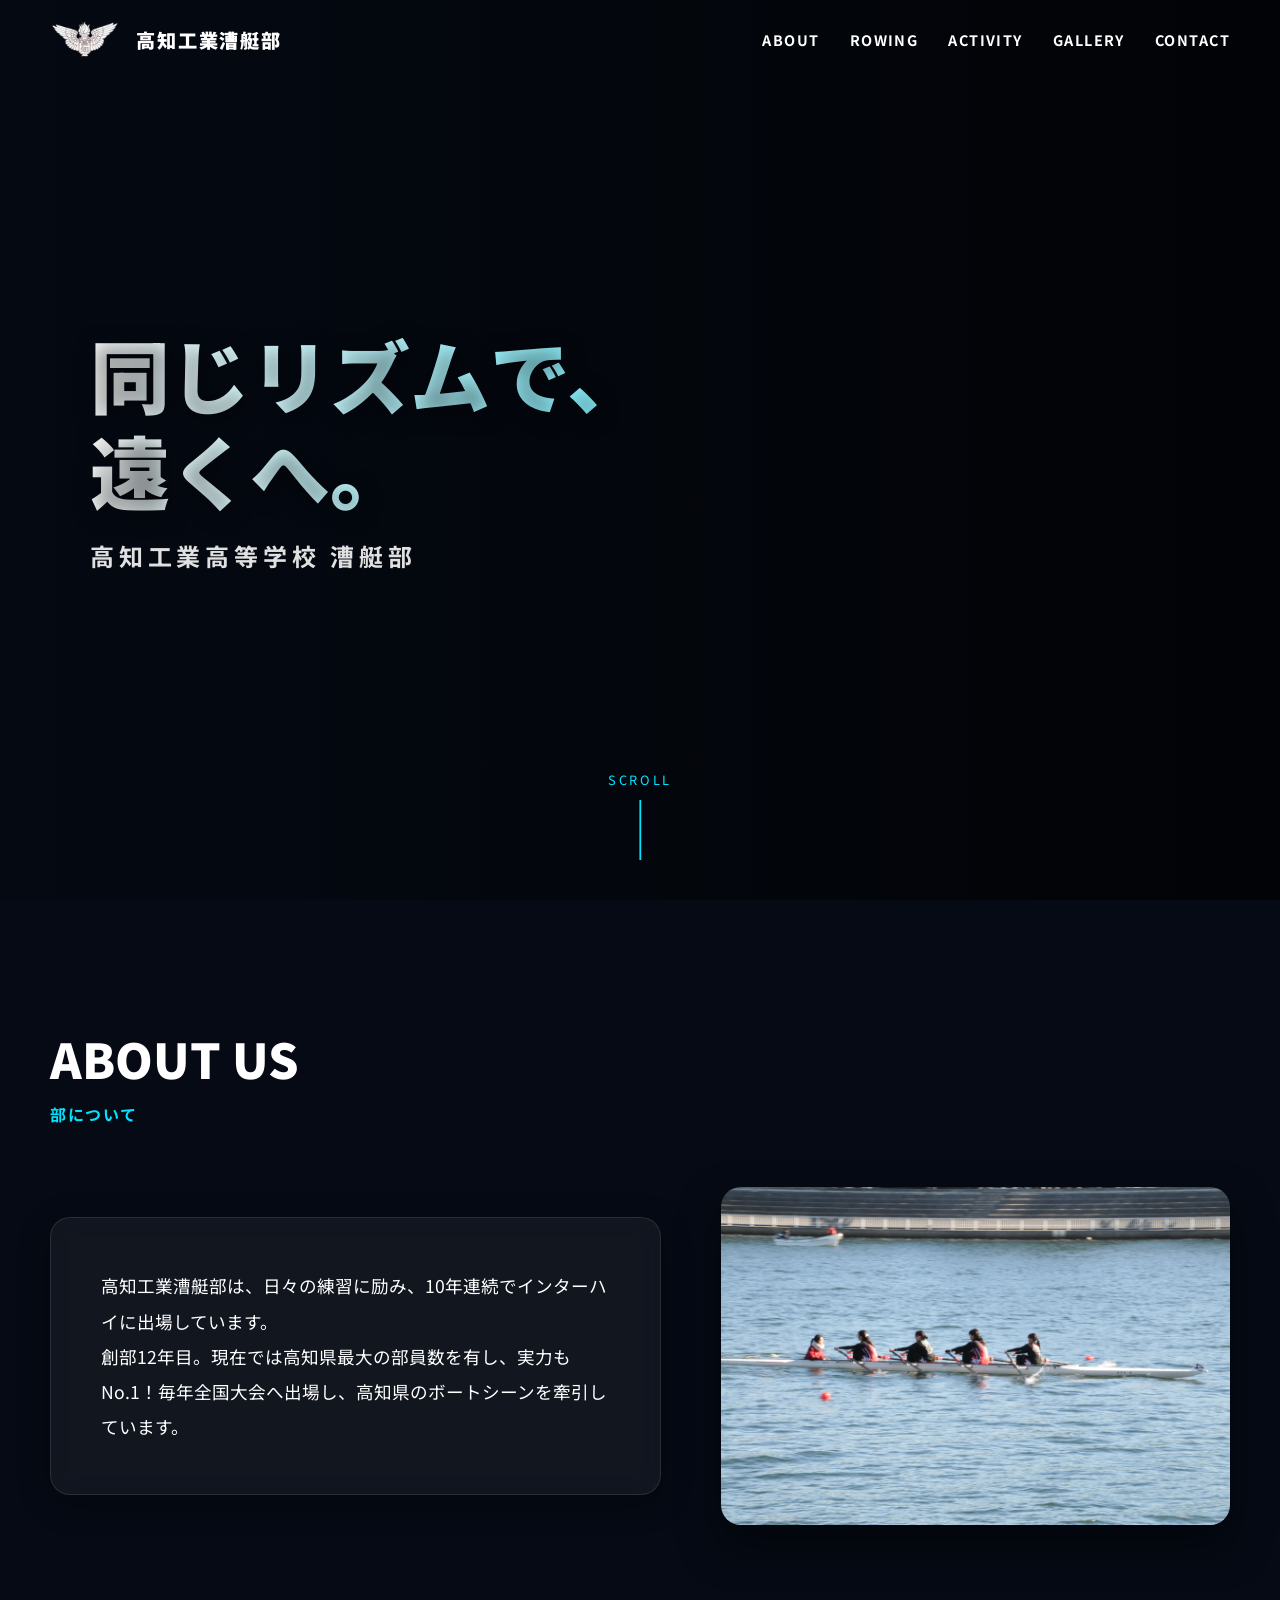
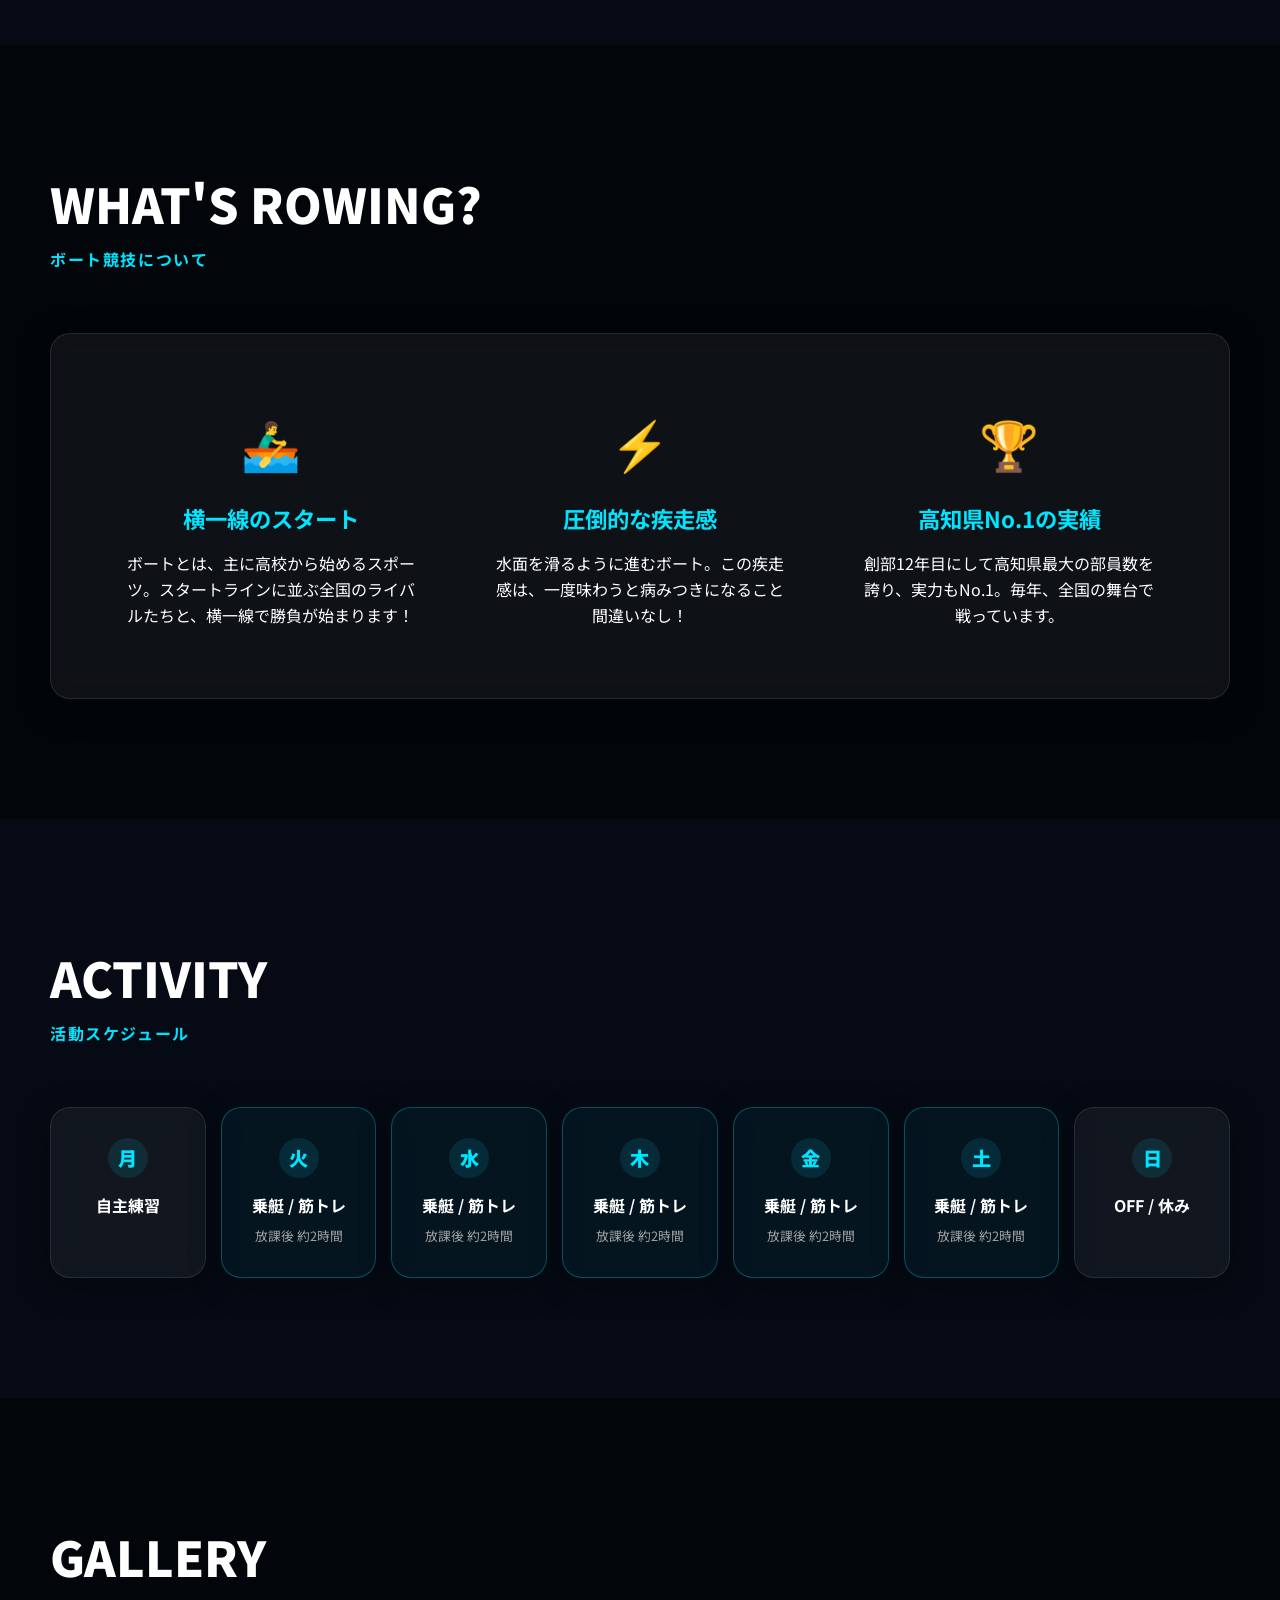
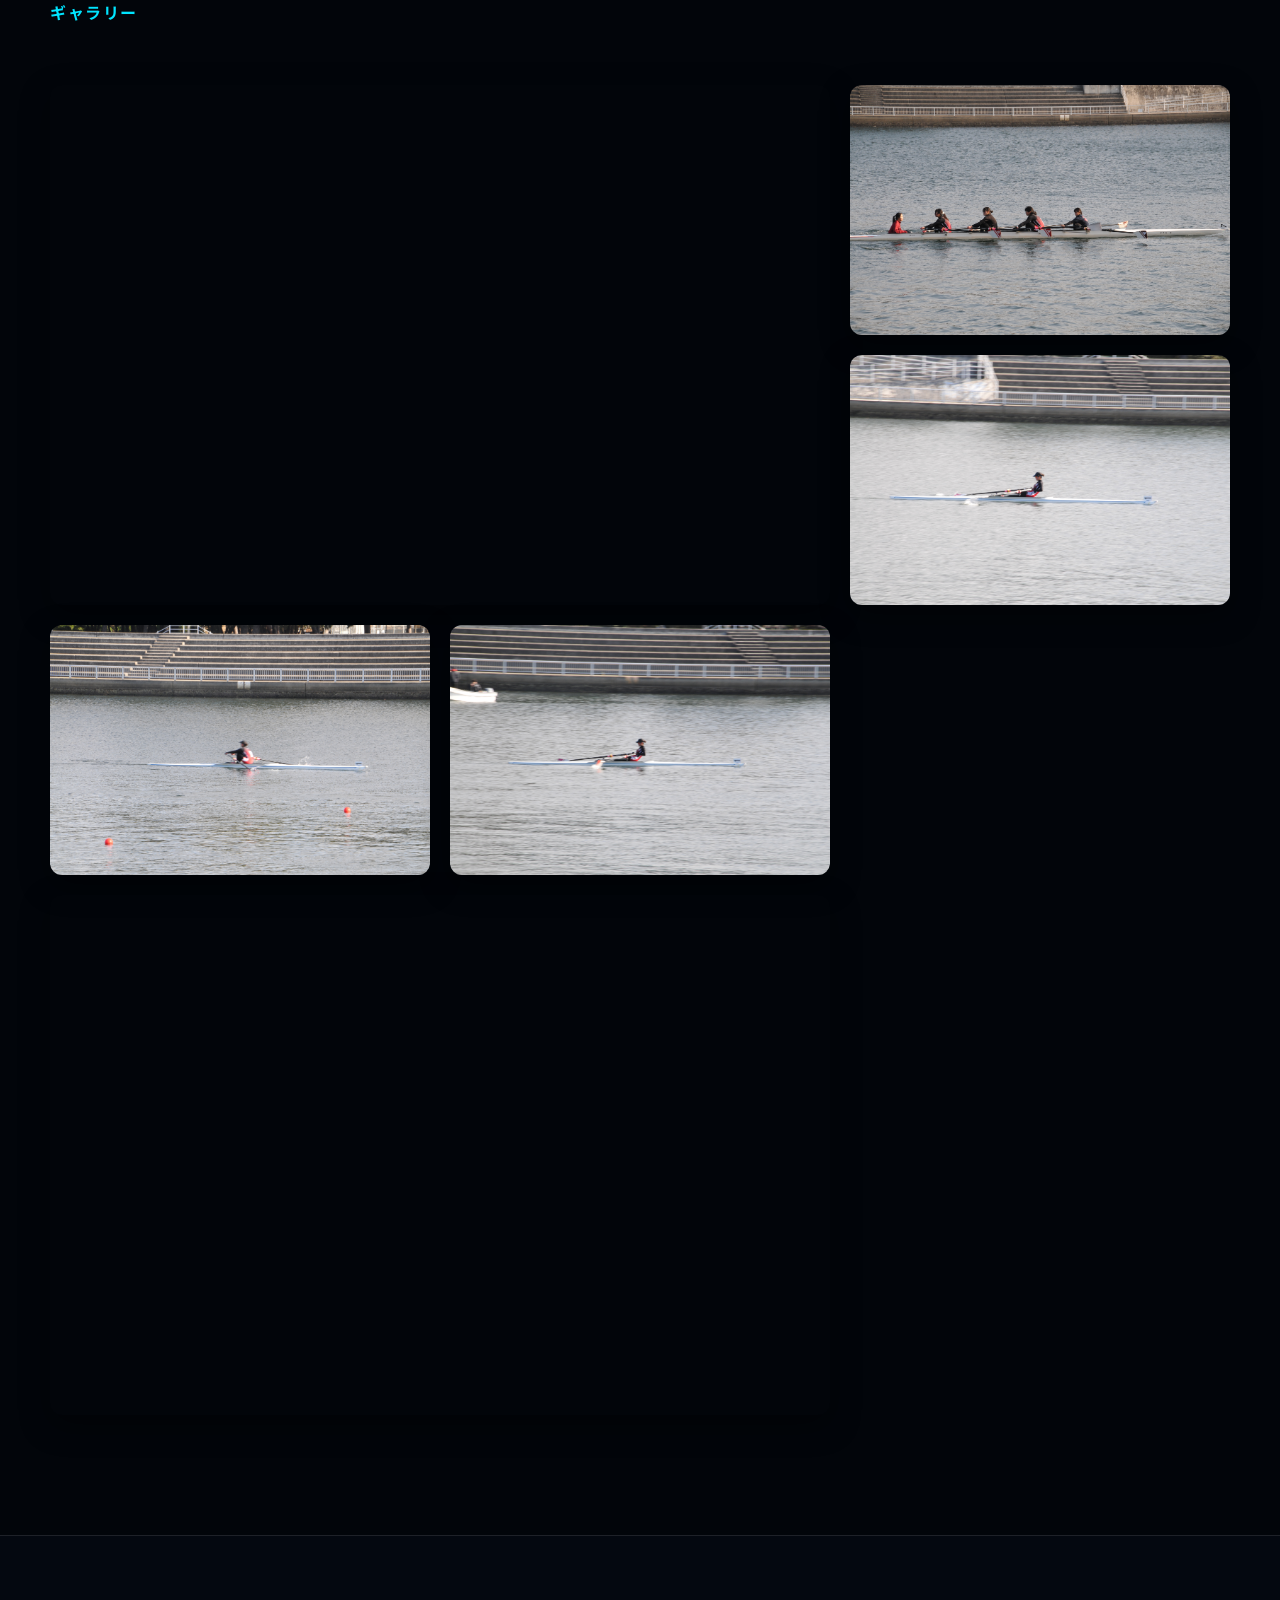
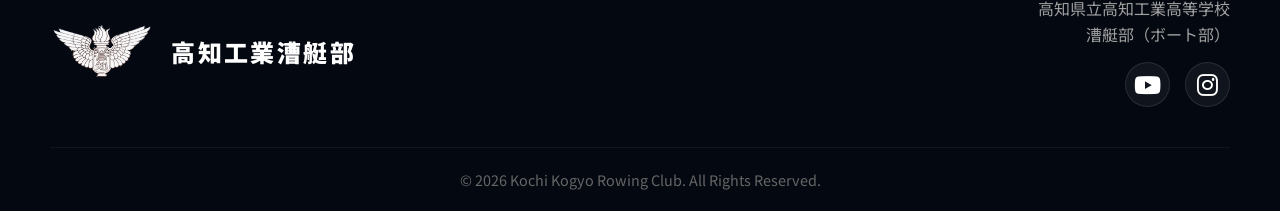
==== index.html @ c5cf8898 "Update index.html" ====
<!DOCTYPE html>
<html lang="ja">

<head>
    <meta charset="UTF-8">
    <meta name="viewport" content="width=device-width, initial-scale=1.0">
    <title>高知工業漕艇部</title>
    <link href="https://fonts.googleapis.com/css2?family=Noto+Sans+JP:wght@400;700;900&display=swap" rel="stylesheet">
    <link rel="stylesheet" href="https://cdnjs.cloudflare.com/ajax/libs/font-awesome/6.4.0/css/all.min.css">
    <link rel="stylesheet" href="style.css">
</head>

<body>
    <!-- ローディング画面 -->
    <div id="loader">
        <img src="kasuityou/kasuityou.gif" alt="高知工業校章" class="loader-logo">
        <div class="loader-text">KOCHI KOGYO ROWING CLUB</div>
    </div>

    <!-- ヘッダー -->
    <header id="header">
        <div class="header-logo">
            <img src="kasuityou/kasuityou.gif" alt="校章">
            <span>高知工業漕艇部</span>
        </div>
        <nav>
            <ul class="nav-links">
                <li><a href="#about">ABOUT</a></li>
                <li><a href="#rowing">ROWING</a></li>
                <li><a href="#activity">ACTIVITY</a></li>
                <li><a href="#gallery">GALLERY</a></li>
                <li><a href="#contact">CONTACT</a></li>
            </ul>
        </nav>
    </header>

    <!-- ヒーローセクション -->
    <section id="hero">
        <div class="hero-video-container">
            <video autoplay loop muted playsinline class="hero-video active">
                <source src="Movies/DJI_0321.mp4" type="video/mp4">
            </video>
            <video loop muted playsinline class="hero-video">
                <source src="Movies/DJI_0153.mp4" type="video/mp4">
            </video>
            <video loop muted playsinline class="hero-video">
                <source src="Movies/DJI_0445.mp4" type="video/mp4">
            </video>
            <video loop muted playsinline class="hero-video">
                <source src="Movies/DJI_0305.mp4" type="video/mp4">
            </video>
        </div>
        <div class="hero-overlay"></div>
        <div class="hero-content">
            <h1 class="hero-title">同じリズムで、<br>遠くへ。</h1>
            <p class="hero-subtitle">高知工業高等学校 漕艇部</p>
        </div>
        <div class="scroll-indicator">
            <span>SCROLL</span>
            <div class="line"></div>
        </div>
    </section>

    <!-- Aboutセクション -->
    <section id="about" class="section">
        <div class="container">
            <h2 class="section-title">ABOUT US<span>部について</span></h2>
            <div class="about-content">
                <div class="about-text glass-panel">
                    <p>
                        高知工業漕艇部は、日々の練習に励み、10年連続でインターハイに出場しています。<br>
                        創部12年目。現在では高知県最大の部員数を有し、実力もNo.1！毎年全国大会へ出場し、高知県のボートシーンを牽引しています。
                    </p>
                </div>
                <div class="about-image">
                    <img src="pictures/DSC_7393.JPG" alt="練習風景">
                </div>
            </div>
        </div>
    </section>

    <!-- Rowingセクション -->
    <section id="rowing" class="section dark-section">
        <div class="container">
            <h2 class="section-title">WHAT'S ROWING?<span>ボート競技について</span></h2>
            <div class="rowing-content glass-panel">
                <div class="rowing-item">
                    <div class="rowing-icon">🚣‍♂️</div>
                    <h3>横一線のスタート</h3>
                    <p>ボートとは、主に高校から始めるスポーツ。スタートラインに並ぶ全国のライバルたちと、横一線で勝負が始まります！</p>
                </div>
                <div class="rowing-item">
                    <div class="rowing-icon">⚡</div>
                    <h3>圧倒的な疾走感</h3>
                    <p>水面を滑るように進むボート。この疾走感は、一度味わうと病みつきになること間違いなし！</p>
                </div>
                <div class="rowing-item">
                    <div class="rowing-icon">🏆</div>
                    <h3>高知県No.1の実績</h3>
                    <p>創部12年目にして高知県最大の部員数を誇り、実力もNo.1。毎年、全国の舞台で戦っています。</p>
                </div>
            </div>
        </div>
    </section>

    <!-- Activityセクション -->
    <section id="activity" class="section">
        <div class="container">
            <h2 class="section-title">ACTIVITY<span>活動スケジュール</span></h2>
            <div class="schedule-grid">
                <div class="schedule-item glass-panel">
                    <div class="day">月</div>
                    <div class="activity-desc">自主練習</div>
                </div>
                <div class="schedule-item glass-panel highlight">
                    <div class="day">火</div>
                    <div class="activity-desc">
                        <span>乗艇 / 筋トレ</span>
                        <small>放課後 約2時間</small>
                    </div>
                </div>
                <div class="schedule-item glass-panel highlight">
                    <div class="day">水</div>
                    <div class="activity-desc">
                        <span>乗艇 / 筋トレ</span>
                        <small>放課後 約2時間</small>
                    </div>
                </div>
                <div class="schedule-item glass-panel highlight">
                    <div class="day">木</div>
                    <div class="activity-desc">
                        <span>乗艇 / 筋トレ</span>
                        <small>放課後 約2時間</small>
                    </div>
                </div>
                <div class="schedule-item glass-panel highlight">
                    <div class="day">金</div>
                    <div class="activity-desc">
                        <span>乗艇 / 筋トレ</span>
                        <small>放課後 約2時間</small>
                    </div>
                </div>
                <div class="schedule-item glass-panel highlight">
                    <div class="day">土</div>
                    <div class="activity-desc">
                        <span>乗艇 / 筋トレ</span>
                        <small>放課後 約2時間</small>
                    </div>
                </div>
                <div class="schedule-item glass-panel">
                    <div class="day">日</div>
                    <div class="activity-desc">OFF / 休み</div>
                </div>
            </div>
        </div>
    </section>


    <!-- Galleryセクション -->
    <section id="gallery" class="section dark-section">
        <div class="container">
            <h2 class="section-title">GALLERY<span>ギャラリー</span></h2>
            <div class="gallery-grid">
                <div class="gallery-item video-item">
                    <video autoplay loop muted playsinline>
                        <source src="Movies/DJI_0307.mp4" type="video/mp4">
                    </video>
                </div>
                <div class="gallery-item">
                    <img src="pictures/DSC_7044.JPG" alt="ギャラリー画像">
                </div>
                <div class="gallery-item">
                    <img src="pictures/DSC_7484.JPG" alt="ギャラリー画像">
                </div>
                <div class="gallery-item">
                    <img src="pictures/DSC_7587.JPG" alt="ギャラリー画像">
                </div>
                <div class="gallery-item">
                    <img src="pictures/DSC_7622.JPG" alt="ギャラリー画像">
                </div>
                <div class="gallery-item video-item">
                    <video autoplay loop muted playsinline>
                        <source src="Movies/DJI_0515.mp4" type="video/mp4">
                    </video>
                </div>
            </div>
        </div>
    </section>

    <!-- フッター -->
    <footer id="contact">
        <div class="container">
            <div class="footer-content">
                <div class="footer-logo">
                    <img src="kasuityou/kasuityou.gif" alt="高知工業校章">
                    <h3>高知工業漕艇部</h3>
                </div>
                <div class="footer-info">
                    <p>高知県立高知工業高等学校</p>
                    <p>漕艇部（ボート部）</p>
                    <div class="social-links">
                        <a href="https://www.youtube.com/@kths.rowing" target="_blank" rel="noopener noreferrer"
                            class="social-icon youtube">
                            <i class="fa-brands fa-youtube"></i>
                        </a>
                        <a href="https://www.instagram.com/kochikogyo_rowing/" target="_blank" rel="noopener noreferrer"
                            class="social-icon instagram">
                            <i class="fa-brands fa-instagram"></i>
                        </a>
                    </div>
                </div>
            </div>
            <div class="footer-bottom">
                <p>&copy; 2026 Kochi Kogyo Rowing Club. All Rights Reserved.</p>
            </div>
        </div>
    </footer>

    <script src="script.js"></script>
</body>

</html>
---- style.css ----
/* ===== 基盤設定 ===== */
:root {
    --primary-color: #0b1d3a;
    --accent-color: #00e5ff;
    --text-color: #ffffff;
    --text-dark: #333333;
    --bg-dark: #050a14;
    --glass-bg: rgba(255, 255, 255, 0.05);
    --glass-border: rgba(255, 255, 255, 0.1);
}

* {
    margin: 0;
    padding: 0;
    box-sizing: border-box;
}

body {
    font-family: 'Noto Sans JP', sans-serif;
    color: var(--text-color);
    background-color: var(--bg-dark);
    line-height: 1.6;
    overflow-x: hidden;
}

a {
    text-decoration: none;
    color: inherit;
}

ul {
    list-style: none;
}

/* ===== ローディング ===== */
#loader {
    position: fixed;
    top: 0;
    left: 0;
    width: 100vw;
    height: 100vh;
    background-color: var(--bg-dark);
    display: flex;
    flex-direction: column;
    justify-content: center;
    align-items: center;
    z-index: 9999;
    transition: opacity 1s ease-out, visibility 1s ease-out;
}

.loader-logo {
    width: 120px;
    margin-bottom: 20px;
    animation: pulse 2s infinite;
}

.loader-text {
    font-size: 1.2rem;
    letter-spacing: 0.2em;
    font-weight: 700;
    color: var(--accent-color);
    text-align: center;
}

@keyframes pulse {
    0% { transform: scale(0.95); opacity: 0.7; }
    50% { transform: scale(1.05); opacity: 1; }
    100% { transform: scale(0.95); opacity: 0.7; }
}

/* ===== ヘッダー ===== */
#header {
    position: fixed;
    top: 0;
    left: 0;
    width: 100%;
    padding: 20px 50px;
    display: flex;
    justify-content: space-between;
    align-items: center;
    z-index: 1000;
    transition: all 0.4s ease;
}

#header.scrolled {
    background: rgba(11, 29, 58, 0.85);
    backdrop-filter: blur(10px);
    -webkit-backdrop-filter: blur(10px);
    padding: 15px 50px;
    box-shadow: 0 4px 30px rgba(0, 0, 0, 0.3);
}

.header-logo {
    display: flex;
    align-items: center;
    gap: 15px;
}

.header-logo img {
    height: 40px;
}

.header-logo span {
    font-size: 1.2rem;
    font-weight: 900;
    letter-spacing: 0.1em;
}

.nav-links {
    display: flex;
    gap: 30px;
}

.nav-links li a {
    font-size: 0.9rem;
    font-weight: 700;
    letter-spacing: 0.1em;
    position: relative;
    padding-bottom: 5px;
    transition: color 0.3s;
}

.nav-links li a:hover {
    color: var(--accent-color);
}

.nav-links li a::after {
    content: '';
    position: absolute;
    bottom: 0;
    left: 0;
    width: 0;
    height: 2px;
    background-color: var(--accent-color);
    transition: width 0.3s ease;
}

.nav-links li a:hover::after {
    width: 100%;
}

/* ===== ヒーローセクション ===== */
#hero {
    position: relative;
    height: 100vh;
    width: 100%;
    display: flex;
    align-items: center;
    justify-content: center;
    overflow: hidden;
}

.hero-video-container {
    position: absolute;
    top: 0;
    left: 0;
    width: 100%;
    height: 100%;
    z-index: -2;
    background: #000;
}

.hero-video {
    position: absolute;
    top: 50%;
    left: 50%;
    min-width: 100%;
    min-height: 100%;
    width: auto;
    height: auto;
    transform: translateX(-50%) translateY(-50%);
    object-fit: cover;
    opacity: 0;
    transition: opacity 1.5s ease-in-out;
}

.hero-video.active {
    opacity: 1;
}

.hero-overlay {
    position: absolute;
    top: 0;
    left: 0;
    width: 100%;
    height: 100%;
    background: linear-gradient(to right, rgba(5, 10, 20, 0.9) 0%, rgba(5, 10, 20, 0.3) 100%);
    z-index: -1;
}

.hero-content {
    text-align: left;
    width: 100%;
    max-width: 1200px;
    padding: 0 50px;
    z-index: 1;
    transform: translateY(20px);
    opacity: 0;
    animation: fadeInUp 1.5s ease forwards 1s;
}

.hero-title {
    font-size: 5rem;
    font-weight: 900;
    line-height: 1.2;
    margin-bottom: 20px;
    text-shadow: 2px 4px 20px rgba(0, 0, 0, 0.5);
    background: linear-gradient(90deg, #fff, var(--accent-color));
    -webkit-background-clip: text;
    -webkit-text-fill-color: transparent;
}

.hero-subtitle {
    font-size: 1.5rem;
    font-weight: 700;
    letter-spacing: 0.2em;
    color: #e0e0e0;
}

@keyframes fadeInUp {
    to {
        transform: translateY(0);
        opacity: 1;
    }
}

.scroll-indicator {
    position: absolute;
    bottom: 40px;
    left: 50%;
    transform: translateX(-50%);
    display: flex;
    flex-direction: column;
    align-items: center;
    gap: 10px;
    z-index: 1;
}

.scroll-indicator span {
    font-size: 0.8rem;
    letter-spacing: 0.2em;
    color: var(--accent-color);
}

.scroll-indicator .line {
    width: 2px;
    height: 60px;
    background: rgba(255, 255, 255, 0.2);
    position: relative;
    overflow: hidden;
}

.scroll-indicator .line::after {
    content: '';
    position: absolute;
    top: 0;
    left: 0;
    width: 100%;
    height: 100%;
    background: var(--accent-color);
    animation: scrollLine 2s infinite cubic-bezier(0.65, 0.05, 0.36, 1);
}

@keyframes scrollLine {
    0% { transform: translateY(-100%); }
    100% { transform: translateY(100%); }
}

/* ===== 共通セクション ===== */
.section {
    padding: 120px 50px;
    position: relative;
}

.container {
    max-width: 1200px;
    margin: 0 auto;
}

.section-title {
    font-size: 3rem;
    font-weight: 900;
    margin-bottom: 60px;
    position: relative;
    display: inline-block;
}

.section-title span {
    display: block;
    font-size: 1rem;
    color: var(--accent-color);
    letter-spacing: 0.1em;
    font-weight: 700;
    margin-top: 5px;
}

/* ガラスエフェクトパネル */
.glass-panel {
    background: var(--glass-bg);
    backdrop-filter: blur(12px);
    -webkit-backdrop-filter: blur(12px);
    border: 1px solid var(--glass-border);
    border-radius: 20px;
    padding: 50px;
    box-shadow: 0 8px 32px rgba(0, 0, 0, 0.3);
}

/* ===== ABOUTセクション ===== */
.about-content {
    display: flex;
    align-items: center;
    gap: 60px;
}

.about-text {
    flex: 1;
    font-size: 1.1rem;
    line-height: 2;
    transform: translateX(-50px);
    opacity: 0;
    transition: all 1s cubic-bezier(0.25, 0.8, 0.25, 1);
}

.about-text.visible {
    transform: translateX(0);
    opacity: 1;
}

.about-image {
    flex: 1;
    border-radius: 20px;
    overflow: hidden;
    box-shadow: 0 20px 40px rgba(0,0,0,0.5);
    transform: translateX(50px);
    opacity: 0;
    transition: all 1s cubic-bezier(0.25, 0.8, 0.25, 1);
}

.about-image.visible {
    transform: translateX(0);
    opacity: 1;
}

.about-image img {
    width: 100%;
    height: auto;
    display: block;
    transition: transform 0.8s ease;
}

.about-image:hover img {
    transform: scale(1.05);
}

/* ===== ギャラリーセクション ===== */
.dark-section {
    background: #02050a;
}

.gallery-grid {
    display: grid;
    grid-template-columns: repeat(auto-fill, minmax(300px, 1fr));
    grid-auto-rows: 250px;
    gap: 20px;
}

.gallery-item {
    position: relative;
    border-radius: 12px;
    overflow: hidden;
    cursor: pointer;
    box-shadow: 0 10px 30px rgba(0,0,0,0.4);
    transform: translateY(50px);
    opacity: 0;
    transition: all 0.8s cubic-bezier(0.25, 0.8, 0.25, 1);
}

.gallery-item.visible {
    transform: translateY(0);
    opacity: 1;
}

.gallery-item img, .gallery-item video {
    width: 100%;
    height: 100%;
    object-fit: cover;
    transition: transform 0.6s ease;
}

.gallery-item::after {
    content: '';
    position: absolute;
    top: 0;
    left: 0;
    width: 100%;
    height: 100%;
    background: linear-gradient(to top, rgba(0,0,0,0.7) 0%, rgba(0,0,0,0) 100%);
    opacity: 0;
    transition: opacity 0.4s ease;
}

.gallery-item:hover img, .gallery-item:hover video {
    transform: scale(1.1);
}

.gallery-item:hover::after {
    opacity: 1;
}

.video-item {
    grid-column: span 2;
    grid-row: span 2;
}

@media (max-width: 768px) {
    .video-item {
        grid-column: span 1;
        grid-row: span 1;
    }
}

/* ===== ROWINGセクション ===== */
.rowing-content {
    display: grid;
    grid-template-columns: repeat(auto-fit, minmax(300px, 1fr));
    gap: 30px;
}

.rowing-item {
    text-align: center;
    padding: 20px;
}

.rowing-icon {
    font-size: 3rem;
    margin-bottom: 20px;
}

.rowing-item h3 {
    font-size: 1.4rem;
    margin-bottom: 15px;
    color: var(--accent-color);
}

/* ===== ACTIVITYセクション ===== */
.schedule-grid {
    display: grid;
    grid-template-columns: repeat(auto-fit, minmax(130px, 1fr));
    gap: 15px;
}

.schedule-item {
    padding: 30px 15px !important;
    text-align: center;
    transition: transform 0.3s ease, border-color 0.3s ease;
}

.schedule-item:hover {
    transform: translateY(-5px);
    border-color: var(--accent-color);
}

.schedule-item .day {
    font-size: 1.2rem;
    font-weight: 900;
    color: var(--accent-color);
    margin-bottom: 15px;
    display: inline-block;
    width: 40px;
    height: 40px;
    line-height: 40px;
    border-radius: 50%;
    background: rgba(0, 229, 255, 0.1);
}

.schedule-item .activity-desc {
    font-size: 1rem;
    font-weight: 700;
}

.schedule-item .activity-desc span {
    display: block;
}

.schedule-item .activity-desc small {
    display: block;
    font-size: 0.8rem;
    color: #a0a0a0;
    margin-top: 8px;
    font-weight: 400;
}

.schedule-item.highlight {
    background: rgba(0, 229, 255, 0.05);
    border-color: rgba(0, 229, 255, 0.3);
}

/* ===== フッター ===== */
#contact {
    background: #040810;
    padding: 60px 50px 20px;
    border-top: 1px solid var(--glass-border);
}

.footer-content {
    display: flex;
    justify-content: space-between;
    align-items: center;
    margin-bottom: 40px;
    flex-wrap: wrap;
    gap: 30px;
}

.footer-logo {
    display: flex;
    align-items: center;
    gap: 15px;
}

.footer-logo img {
    height: 60px;
}

.footer-logo h3 {
    font-size: 1.5rem;
    font-weight: 900;
    letter-spacing: 0.1em;
}

.footer-info {
    text-align: right;
    color: #a0a0a0;
}

.social-links {
    margin-top: 15px;
    display: flex;
    gap: 15px;
    justify-content: flex-end;
}

.social-icon {
    display: inline-flex;
    align-items: center;
    justify-content: center;
    width: 45px;
    height: 45px;
    border-radius: 50%;
    background: rgba(255, 255, 255, 0.05);
    color: var(--text-color);
    font-size: 1.5rem;
    transition: all 0.3s ease;
    border: 1px solid var(--glass-border);
}

.social-icon:hover {
    transform: translateY(-5px);
}

.social-icon.youtube:hover {
    background: #FF0000;
    border-color: #FF0000;
}

.social-icon.instagram:hover {
    background: #E1306C;
    border-color: #E1306C;
}

.footer-bottom {
    text-align: center;
    color: #666;
    font-size: 0.9rem;
    padding-top: 20px;
    border-top: 1px solid rgba(255,255,255,0.05);
}

/* ===== レスポンシブ ===== */
@media (max-width: 900px) {
    .hero-title {
        font-size: 3.5rem;
    }
    
    .about-content {
        flex-direction: column;
    }
    
    .about-text, .about-image {
        width: 100%;
    }
}

@media (max-width: 600px) {
    #header {
        padding: 15px 20px;
    }
    
    .nav-links {
        display: none; /* スマホ用メニューは省略（必要に応じて実装） */
    }
    
    .hero-title {
        font-size: 2.5rem;
    }
    
    .section {
        padding: 80px 20px;
    }
    
    .footer-content {
        flex-direction: column;
        align-items: flex-start;
        text-align: left;
    }
    
    .footer-info {
        text-align: left;
    }
}
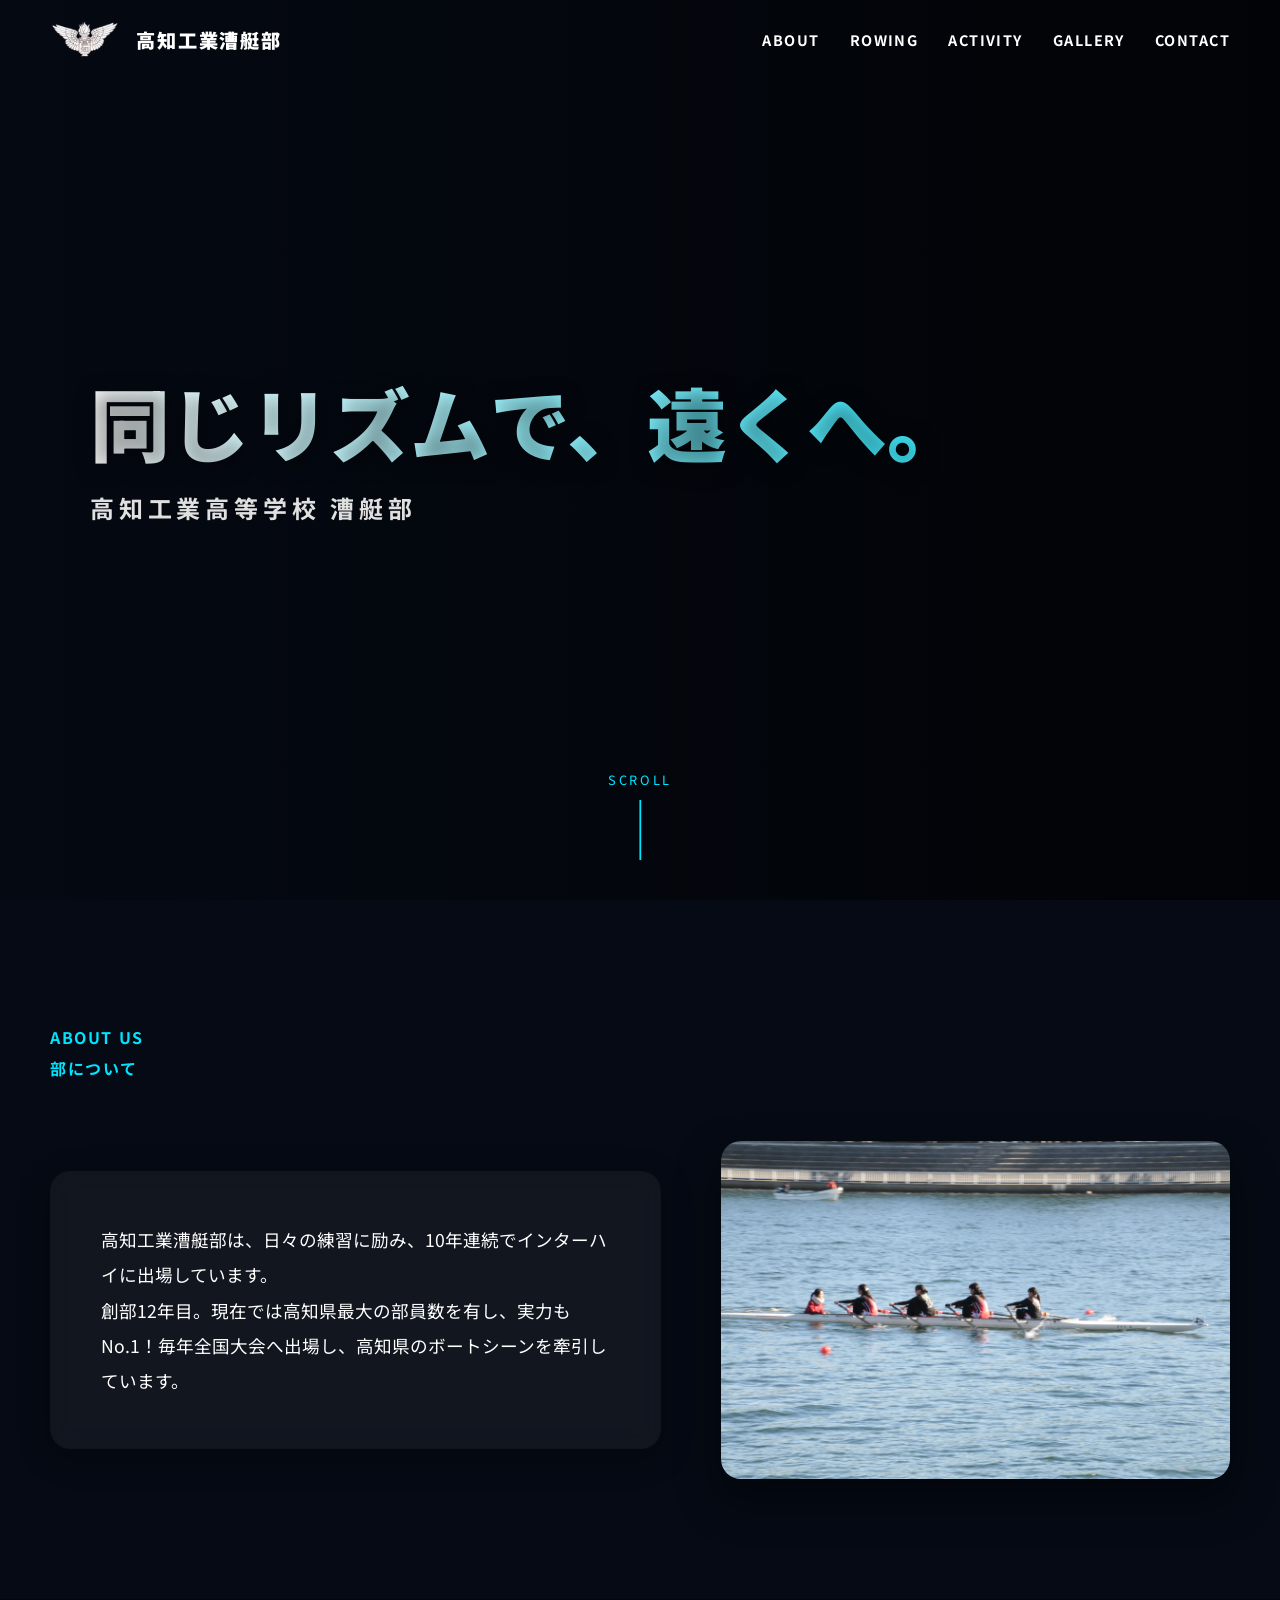
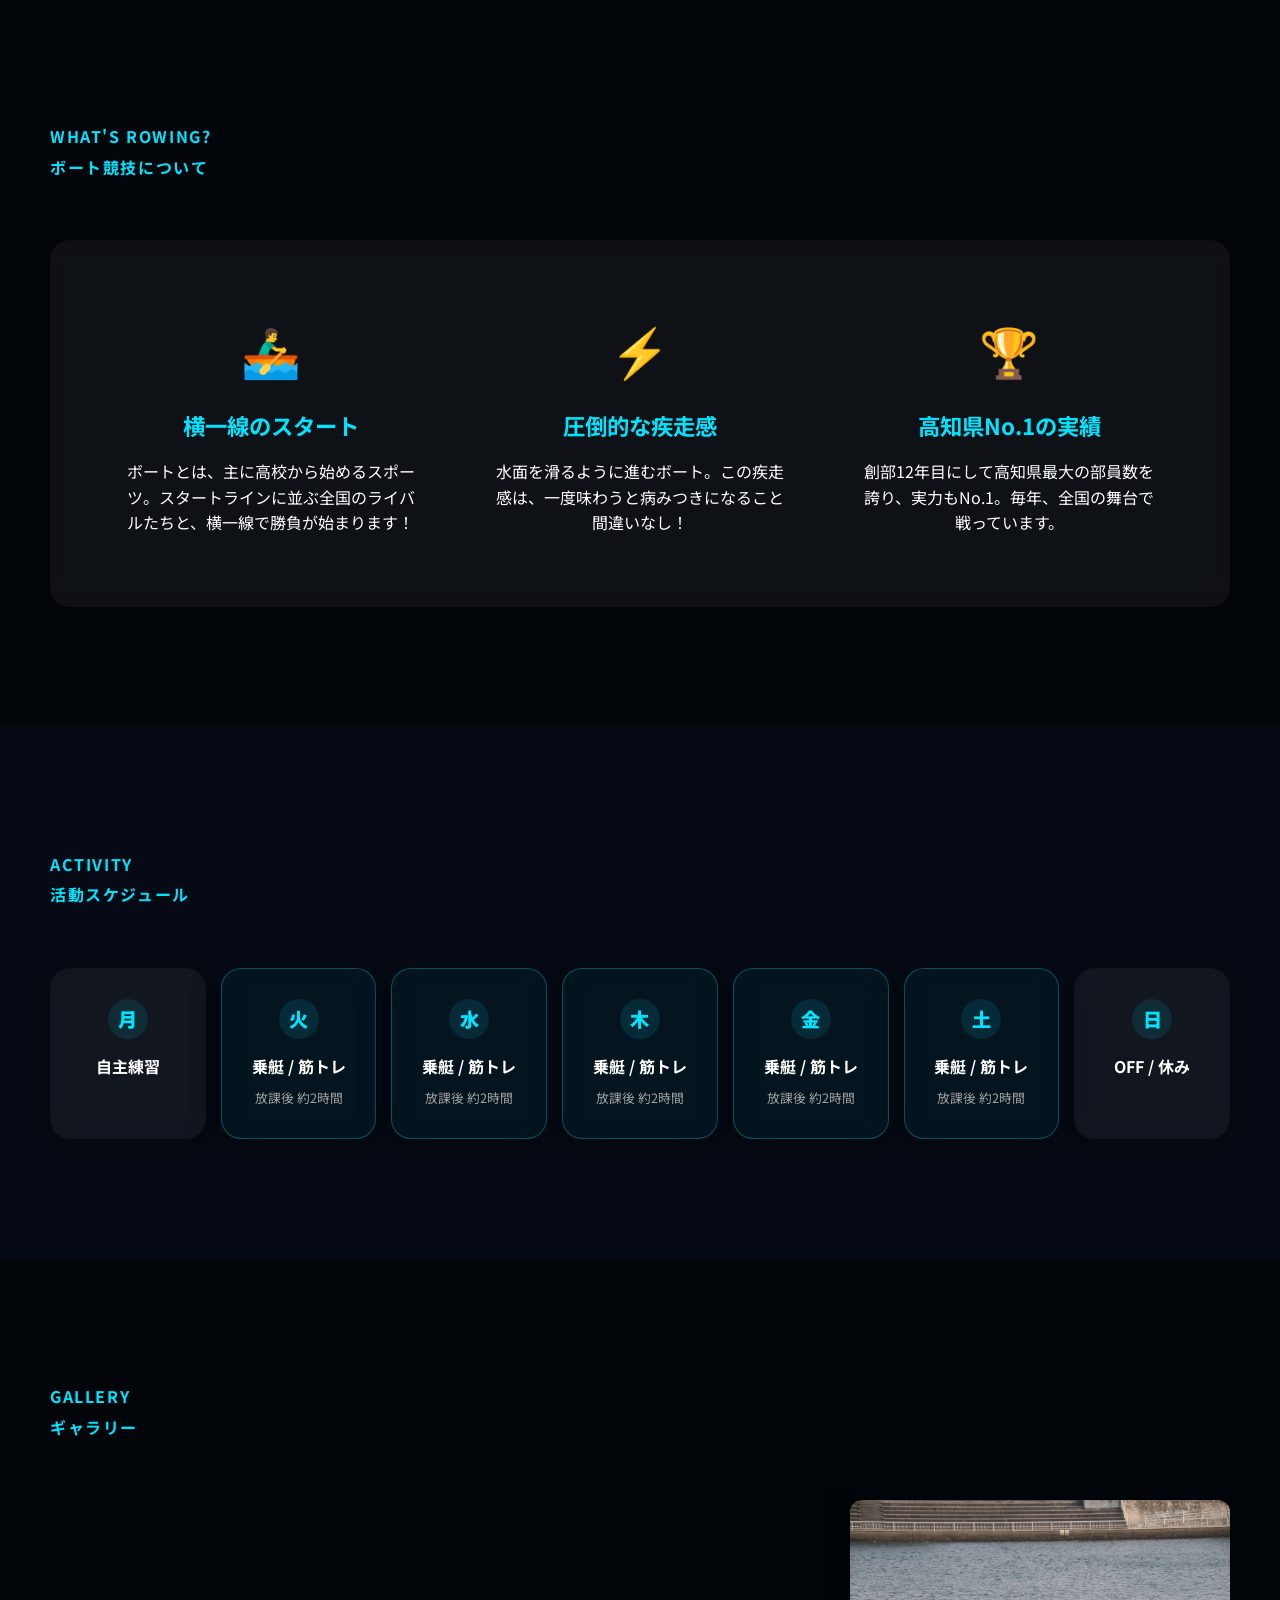
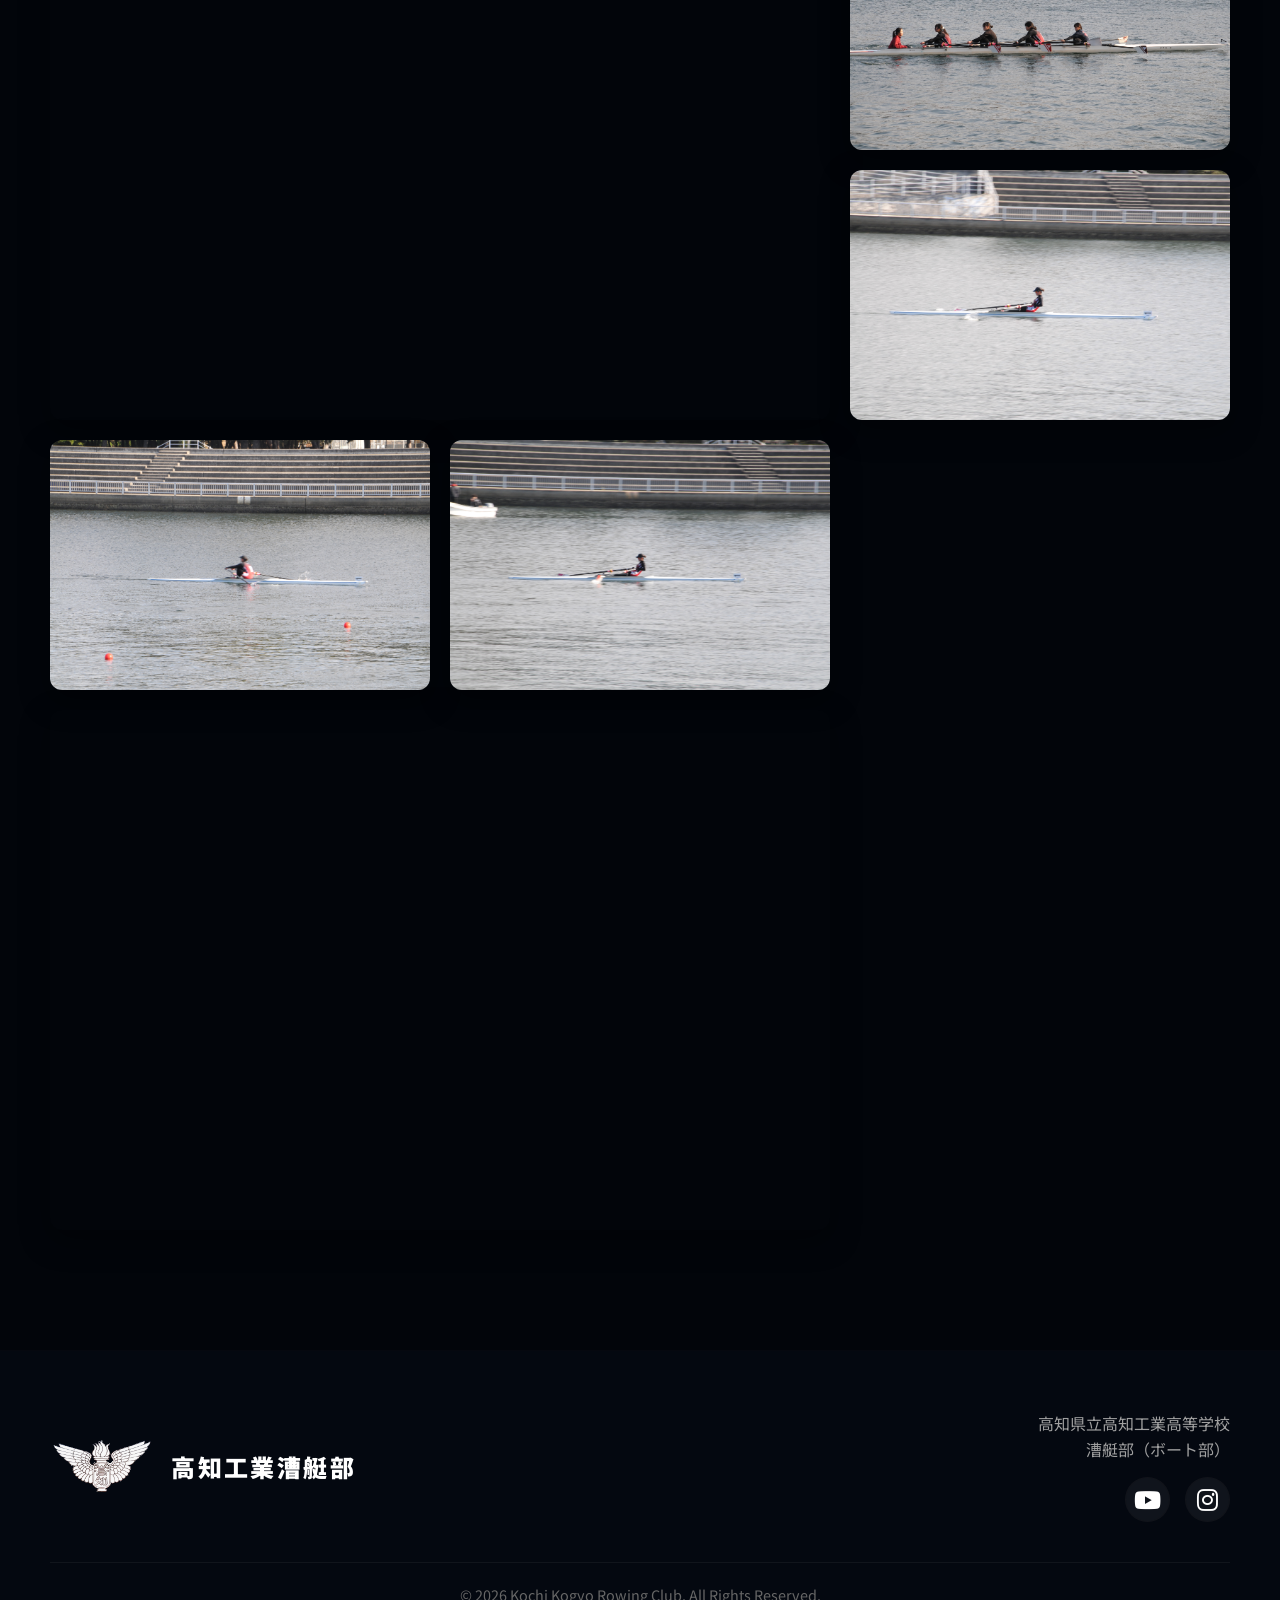
==== commit 602b9d1d: "Refactor section titles to use spans for styling" ====
--- a/index.html
+++ b/index.html
@@ -38,22 +38,28 @@
     <section id="hero">
         <div class="hero-video-container">
             <video autoplay loop muted playsinline class="hero-video active">
+                <source src="Movies/DJI_0597.mp4" type="video/mp4">
+            </video>
+            <video loop muted playsinline class="hero-video">
+                <source src="Movies/DJI_0650.mp4" type="video/mp4">
+            </video>
+            <video loop muted playsinline class="hero-video">
+                <source src="Movies/GX014166.mp4" type="video/mp4">
+            </video>
+            <video loop muted playsinline class="hero-video">
+                <source src="Movies/DJI_0305.mp4" type="video/mp4">
+            </video>
+            <video loop muted playsinline class="hero-video">
                 <source src="Movies/DJI_0321.mp4" type="video/mp4">
             </video>
             <video loop muted playsinline class="hero-video">
-                <source src="Movies/DJI_0153.mp4" type="video/mp4">
-            </video>
-            <video loop muted playsinline class="hero-video">
-                <source src="Movies/DJI_0445.mp4" type="video/mp4">
-            </video>
-            <video loop muted playsinline class="hero-video">
-                <source src="Movies/DJI_0305.mp4" type="video/mp4">
+                <source src="Movies/DJI_0692.mp4" type="video/mp4">
             </video>
         </div>
         <div class="hero-overlay"></div>
         <div class="hero-content">
-            <h1 class="hero-title">同じリズムで、<br>遠くへ。</h1>
-            <p class="hero-subtitle">高知工業高等学校 漕艇部</p>
+            <h1 class="hero-title"><span>同じリズムで、</span><span>遠くへ。</span></h1>
+            <p class="hero-subtitle"><span>高知工業高等学校</span> <span>漕艇部</span></p>
         </div>
         <div class="scroll-indicator">
             <span>SCROLL</span>
@@ -64,7 +70,7 @@
     <!-- Aboutセクション -->
     <section id="about" class="section">
         <div class="container">
-            <h2 class="section-title">ABOUT US<span>部について</span></h2>
+            <h2 class="section-title"><span>ABOUT US</span><span>部について</span></h2>
             <div class="about-content">
                 <div class="about-text glass-panel">
                     <p>
@@ -82,7 +88,7 @@
     <!-- Rowingセクション -->
     <section id="rowing" class="section dark-section">
         <div class="container">
-            <h2 class="section-title">WHAT'S ROWING?<span>ボート競技について</span></h2>
+            <h2 class="section-title"><span>WHAT'S ROWING?</span><span>ボート競技について</span></h2>
             <div class="rowing-content glass-panel">
                 <div class="rowing-item">
                     <div class="rowing-icon">🚣‍♂️</div>
@@ -106,7 +112,7 @@
     <!-- Activityセクション -->
     <section id="activity" class="section">
         <div class="container">
-            <h2 class="section-title">ACTIVITY<span>活動スケジュール</span></h2>
+            <h2 class="section-title"><span>ACTIVITY</span><span>活動スケジュール</span></h2>
             <div class="schedule-grid">
                 <div class="schedule-item glass-panel">
                     <div class="day">月</div>
@@ -159,7 +165,7 @@
     <!-- Galleryセクション -->
     <section id="gallery" class="section dark-section">
         <div class="container">
-            <h2 class="section-title">GALLERY<span>ギャラリー</span></h2>
+            <h2 class="section-title"><span>GALLERY</span><span>ギャラリー</span></h2>
             <div class="gallery-grid">
                 <div class="gallery-item video-item">
                     <video autoplay loop muted playsinline>
--- a/style.css
+++ b/style.css
@@ -6,7 +6,7 @@
     --text-dark: #333333;
     --bg-dark: #050a14;
     --glass-bg: rgba(255, 255, 255, 0.05);
-    --glass-border: rgba(255, 255, 255, 0.1);
+    --glass-border: rgba(26, 18, 18, 0.1);
 }
 
 * {
@@ -51,7 +51,7 @@
 .loader-logo {
     width: 120px;
     margin-bottom: 20px;
-    animation: pulse 2s infinite;
+    animation: pulse 1.2s infinite;
 }
 
 .loader-text {
@@ -63,9 +63,20 @@
 }
 
 @keyframes pulse {
-    0% { transform: scale(0.95); opacity: 0.7; }
-    50% { transform: scale(1.05); opacity: 1; }
-    100% { transform: scale(0.95); opacity: 0.7; }
+    0% {
+        transform: scale(0.95);
+        opacity: 0.7;
+    }
+
+    50% {
+        transform: scale(1.05);
+        opacity: 1;
+    }
+
+    100% {
+        transform: scale(0.95);
+        opacity: 0.7;
+    }
 }
 
 /* ===== ヘッダー ===== */
@@ -208,6 +219,12 @@
     background: linear-gradient(90deg, #fff, var(--accent-color));
     -webkit-background-clip: text;
     -webkit-text-fill-color: transparent;
+    word-break: keep-all;
+    overflow-wrap: anywhere;
+}
+
+.hero-title span, .section-title span {
+    display: inline-block;
 }
 
 .hero-subtitle {
@@ -262,8 +279,13 @@
 }
 
 @keyframes scrollLine {
-    0% { transform: translateY(-100%); }
-    100% { transform: translateY(100%); }
+    0% {
+        transform: translateY(-100%);
+    }
+
+    100% {
+        transform: translateY(100%);
+    }
 }
 
 /* ===== 共通セクション ===== */
@@ -330,7 +352,7 @@
     flex: 1;
     border-radius: 20px;
     overflow: hidden;
-    box-shadow: 0 20px 40px rgba(0,0,0,0.5);
+    box-shadow: 0 20px 40px rgba(0, 0, 0, 0.5);
     transform: translateX(50px);
     opacity: 0;
     transition: all 1s cubic-bezier(0.25, 0.8, 0.25, 1);
@@ -369,7 +391,7 @@
     border-radius: 12px;
     overflow: hidden;
     cursor: pointer;
-    box-shadow: 0 10px 30px rgba(0,0,0,0.4);
+    box-shadow: 0 10px 30px rgba(0, 0, 0, 0.4);
     transform: translateY(50px);
     opacity: 0;
     transition: all 0.8s cubic-bezier(0.25, 0.8, 0.25, 1);
@@ -380,7 +402,8 @@
     opacity: 1;
 }
 
-.gallery-item img, .gallery-item video {
+.gallery-item img,
+.gallery-item video {
     width: 100%;
     height: 100%;
     object-fit: cover;
@@ -394,12 +417,13 @@
     left: 0;
     width: 100%;
     height: 100%;
-    background: linear-gradient(to top, rgba(0,0,0,0.7) 0%, rgba(0,0,0,0) 100%);
+    background: linear-gradient(to top, rgba(0, 0, 0, 0.7) 0%, rgba(0, 0, 0, 0) 100%);
     opacity: 0;
     transition: opacity 0.4s ease;
 }
 
-.gallery-item:hover img, .gallery-item:hover video {
+.gallery-item:hover img,
+.gallery-item:hover video {
     transform: scale(1.1);
 }
 
@@ -572,7 +596,7 @@
     color: #666;
     font-size: 0.9rem;
     padding-top: 20px;
-    border-top: 1px solid rgba(255,255,255,0.05);
+    border-top: 1px solid rgba(255, 255, 255, 0.05);
 }
 
 /* ===== レスポンシブ ===== */
@@ -580,12 +604,13 @@
     .hero-title {
         font-size: 3.5rem;
     }
-    
+
     .about-content {
         flex-direction: column;
     }
-    
-    .about-text, .about-image {
+
+    .about-text,
+    .about-image {
         width: 100%;
     }
 }
@@ -594,26 +619,70 @@
     #header {
         padding: 15px 20px;
     }
-    
+
     .nav-links {
-        display: none; /* スマホ用メニューは省略（必要に応じて実装） */
-    }
-    
+        display: none;
+    }
+
     .hero-title {
-        font-size: 2.5rem;
-    }
-    
+        font-size: 2.2rem;
+        line-height: 1.3;
+    }
+
+    .hero-subtitle {
+        font-size: 1rem;
+        letter-spacing: 0.1em;
+    }
+
     .section {
-        padding: 80px 20px;
-    }
-    
+        padding: 60px 20px;
+    }
+
+    .section-title {
+        font-size: 2rem;
+        margin-bottom: 40px;
+    }
+
+    .glass-panel {
+        padding: 30px 20px !important;
+    }
+
+    .rowing-content {
+        grid-template-columns: 1fr;
+        gap: 20px;
+    }
+
+    .about-text {
+        font-size: 1rem;
+        line-height: 1.8;
+    }
+
     .footer-content {
         flex-direction: column;
-        align-items: flex-start;
-        text-align: left;
-    }
-    
+        align-items: center;
+        text-align: center;
+    }
+
+    .footer-logo {
+        flex-direction: column;
+        gap: 10px;
+    }
+
+    .footer-logo h3 {
+        font-size: 1.2rem;
+        white-space: nowrap;
+    }
+
     .footer-info {
-        text-align: left;
-    }
-}
+        text-align: center;
+    }
+
+    .social-links {
+        justify-content: center;
+    }
+
+    .header-logo span {
+        font-size: 1rem;
+        white-space: nowrap;
+    }
+}
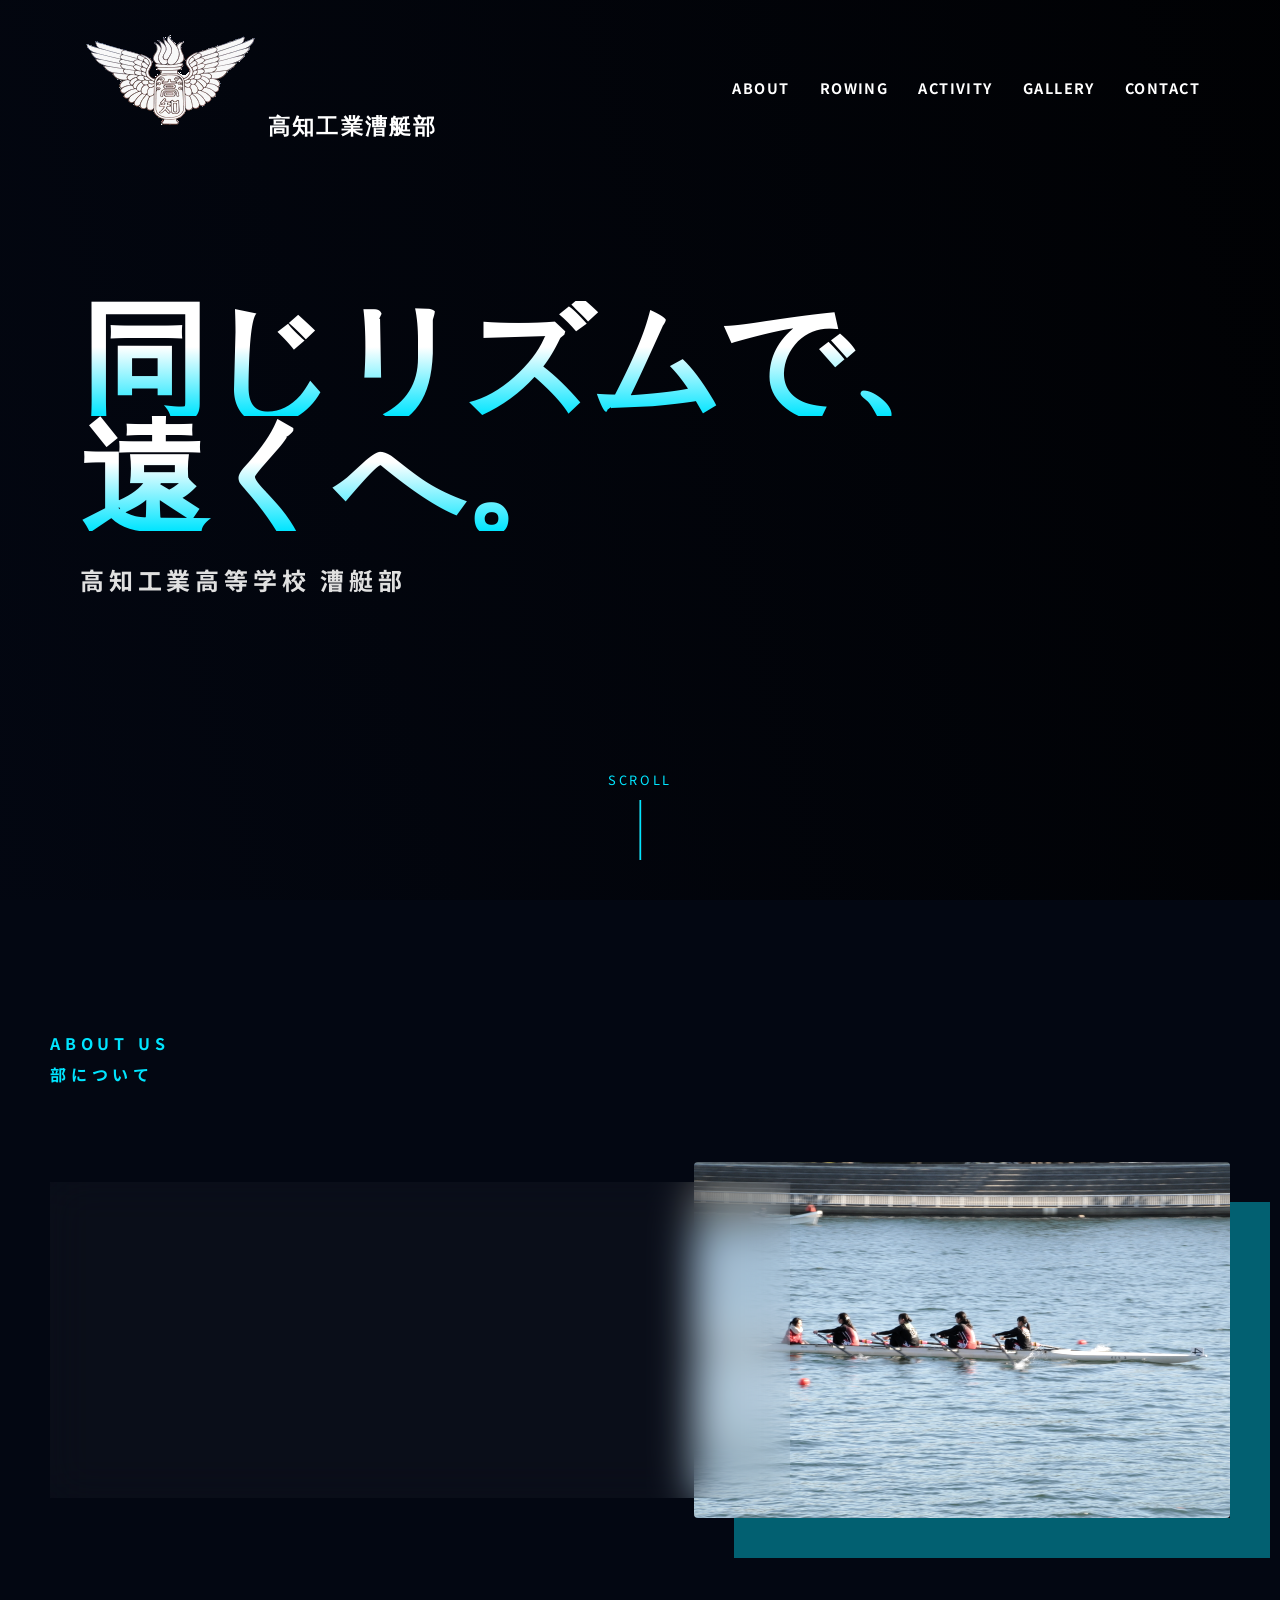
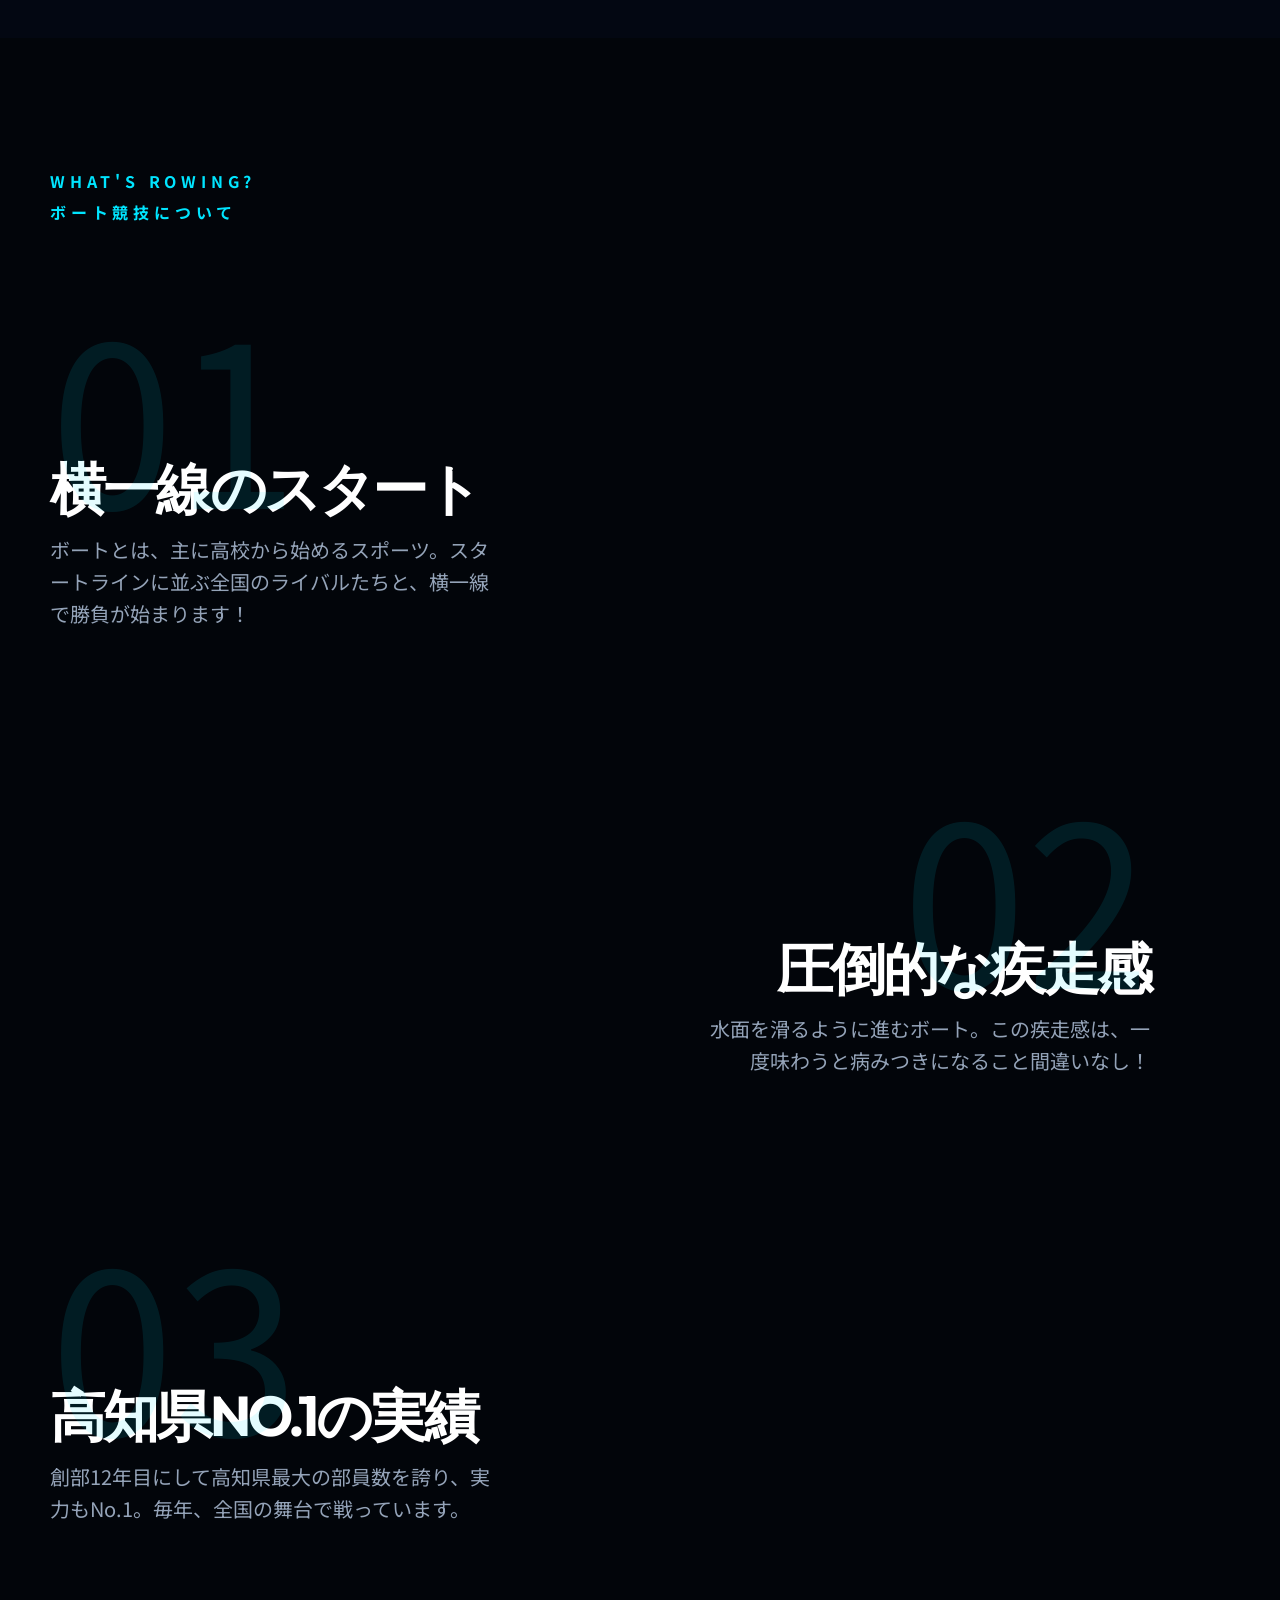
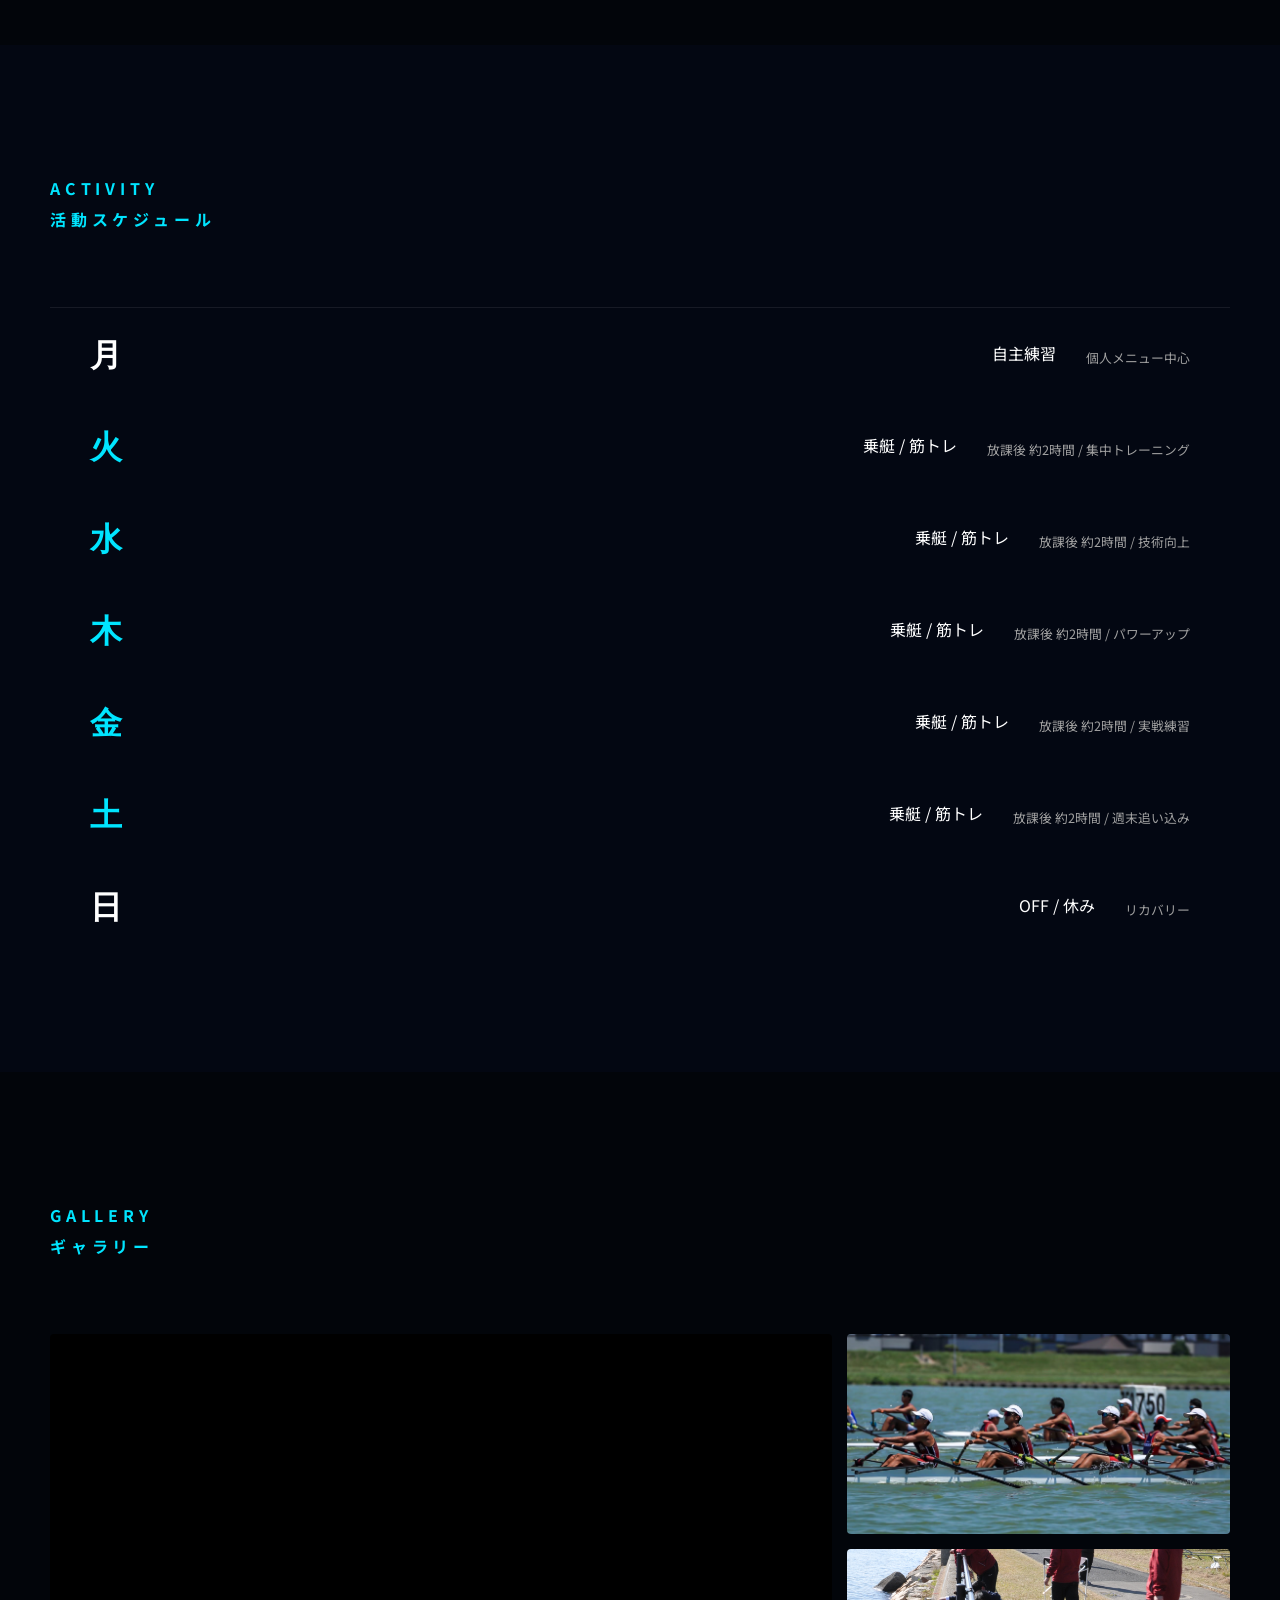
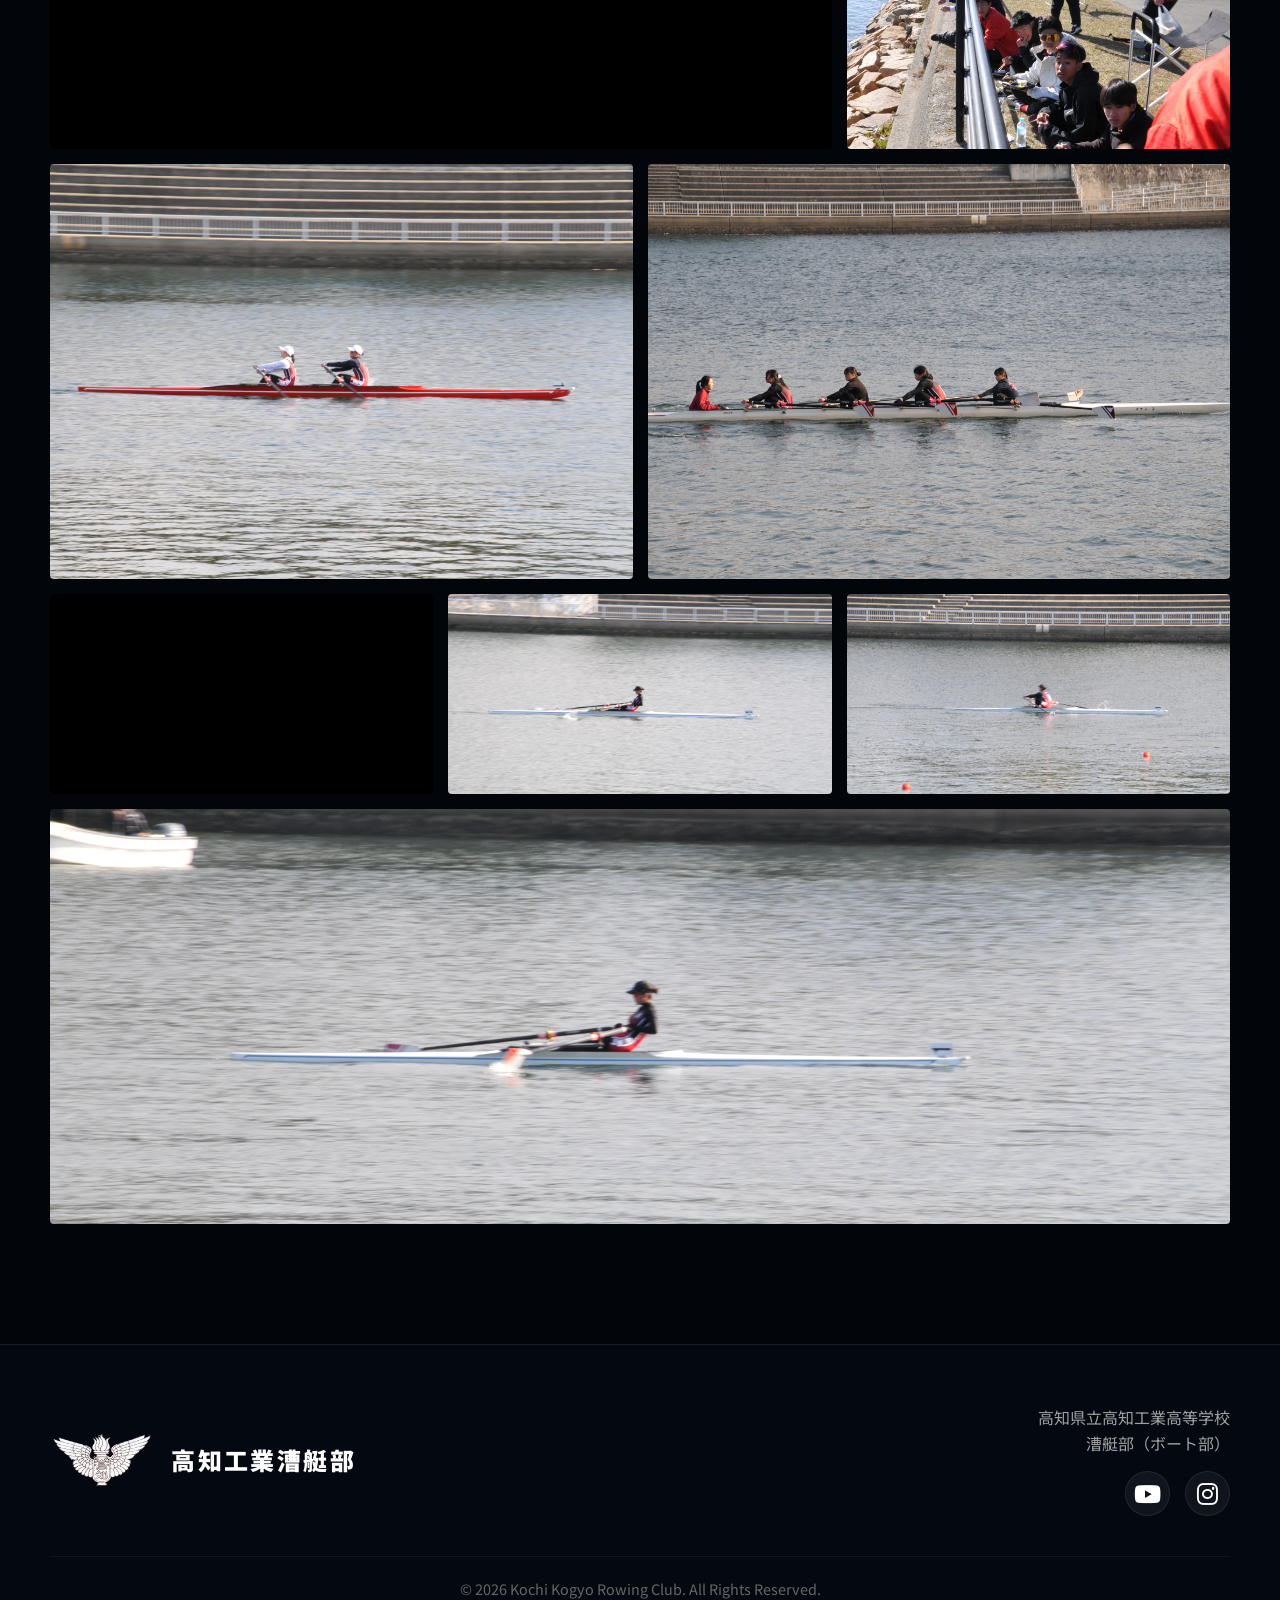
==== commit 2c23c707: "Update index.html with new styles and content" ====
--- a/index.html
+++ b/index.html
@@ -5,7 +5,9 @@
     <meta charset="UTF-8">
     <meta name="viewport" content="width=device-width, initial-scale=1.0">
     <title>高知工業漕艇部</title>
-    <link href="https://fonts.googleapis.com/css2?family=Noto+Sans+JP:wght@400;700;900&display=swap" rel="stylesheet">
+    <link
+        href="https://fonts.googleapis.com/css2?family=Noto+Sans+JP:wght@400;700;900&family=Outfit:wght@700;900&display=swap"
+        rel="stylesheet">
     <link rel="stylesheet" href="https://cdnjs.cloudflare.com/ajax/libs/font-awesome/6.4.0/css/all.min.css">
     <link rel="stylesheet" href="style.css">
 </head>
@@ -89,19 +91,19 @@
     <section id="rowing" class="section dark-section">
         <div class="container">
             <h2 class="section-title"><span>WHAT'S ROWING?</span><span>ボート競技について</span></h2>
-            <div class="rowing-content glass-panel">
-                <div class="rowing-item">
-                    <div class="rowing-icon">🚣‍♂️</div>
+            <div class="rowing-content">
+                <div class="rowing-item glass-panel">
+                    <div class="rowing-number">01</div>
                     <h3>横一線のスタート</h3>
                     <p>ボートとは、主に高校から始めるスポーツ。スタートラインに並ぶ全国のライバルたちと、横一線で勝負が始まります！</p>
                 </div>
-                <div class="rowing-item">
-                    <div class="rowing-icon">⚡</div>
+                <div class="rowing-item glass-panel">
+                    <div class="rowing-number">02</div>
                     <h3>圧倒的な疾走感</h3>
                     <p>水面を滑るように進むボート。この疾走感は、一度味わうと病みつきになること間違いなし！</p>
                 </div>
-                <div class="rowing-item">
-                    <div class="rowing-icon">🏆</div>
+                <div class="rowing-item glass-panel">
+                    <div class="rowing-number">03</div>
                     <h3>高知県No.1の実績</h3>
                     <p>創部12年目にして高知県最大の部員数を誇り、実力もNo.1。毎年、全国の舞台で戦っています。</p>
                 </div>
@@ -114,48 +116,54 @@
         <div class="container">
             <h2 class="section-title"><span>ACTIVITY</span><span>活動スケジュール</span></h2>
             <div class="schedule-grid">
-                <div class="schedule-item glass-panel">
+                <div class="schedule-item">
                     <div class="day">月</div>
-                    <div class="activity-desc">自主練習</div>
-                </div>
-                <div class="schedule-item glass-panel highlight">
+                    <div class="activity-desc">
+                        <span>自主練習</span>
+                        <small>個人メニュー中心</small>
+                    </div>
+                </div>
+                <div class="schedule-item highlight">
                     <div class="day">火</div>
                     <div class="activity-desc">
                         <span>乗艇 / 筋トレ</span>
-                        <small>放課後 約2時間</small>
-                    </div>
-                </div>
-                <div class="schedule-item glass-panel highlight">
+                        <small>放課後 約2時間 / 集中トレーニング</small>
+                    </div>
+                </div>
+                <div class="schedule-item highlight">
                     <div class="day">水</div>
                     <div class="activity-desc">
                         <span>乗艇 / 筋トレ</span>
-                        <small>放課後 約2時間</small>
-                    </div>
-                </div>
-                <div class="schedule-item glass-panel highlight">
+                        <small>放課後 約2時間 / 技術向上</small>
+                    </div>
+                </div>
+                <div class="schedule-item highlight">
                     <div class="day">木</div>
                     <div class="activity-desc">
                         <span>乗艇 / 筋トレ</span>
-                        <small>放課後 約2時間</small>
-                    </div>
-                </div>
-                <div class="schedule-item glass-panel highlight">
+                        <small>放課後 約2時間 / パワーアップ</small>
+                    </div>
+                </div>
+                <div class="schedule-item highlight">
                     <div class="day">金</div>
                     <div class="activity-desc">
                         <span>乗艇 / 筋トレ</span>
-                        <small>放課後 約2時間</small>
-                    </div>
-                </div>
-                <div class="schedule-item glass-panel highlight">
+                        <small>放課後 約2時間 / 実戦練習</small>
+                    </div>
+                </div>
+                <div class="schedule-item highlight">
                     <div class="day">土</div>
                     <div class="activity-desc">
                         <span>乗艇 / 筋トレ</span>
-                        <small>放課後 約2時間</small>
-                    </div>
-                </div>
-                <div class="schedule-item glass-panel">
+                        <small>放課後 約2時間 / 週末追い込み</small>
+                    </div>
+                </div>
+                <div class="schedule-item">
                     <div class="day">日</div>
-                    <div class="activity-desc">OFF / 休み</div>
+                    <div class="activity-desc">
+                        <span>OFF / 休み</span>
+                        <small>リカバリー</small>
+                    </div>
                 </div>
             </div>
         </div>
@@ -173,24 +181,32 @@
                     </video>
                 </div>
                 <div class="gallery-item">
-                    <img src="pictures/DSC_7044.JPG" alt="ギャラリー画像">
-                </div>
-                <div class="gallery-item">
-                    <img src="pictures/DSC_7484.JPG" alt="ギャラリー画像">
-                </div>
-                <div class="gallery-item">
-                    <img src="pictures/DSC_7587.JPG" alt="ギャラリー画像">
-                </div>
-                <div class="gallery-item">
-                    <img src="pictures/DSC_7622.JPG" alt="ギャラリー画像">
+                    <img src="pictures/IMG_3907.JPG" alt="練習の記録">
+                </div>
+                <div class="gallery-item">
+                    <img src="pictures/DSC_7425.JPG" alt="水面を進む">
+                </div>
+                <div class="gallery-item">
+                    <img src="pictures/DSC_7555.JPG" alt="チームワーク">
+                </div>
+                <div class="gallery-item">
+                    <img src="pictures/DSC_7044.JPG" alt="夕暮れの練習">
                 </div>
                 <div class="gallery-item video-item">
                     <video autoplay loop muted playsinline>
                         <source src="Movies/DJI_0515.mp4" type="video/mp4">
                     </video>
                 </div>
-            </div>
-        </div>
+                <div class="gallery-item">
+                    <img src="pictures/DSC_7484.JPG" alt="ボートのディテール">
+                </div>
+                <div class="gallery-item">
+                    <img src="pictures/DSC_7587.JPG" alt="勝利への軌跡">
+                </div>
+                <div class="gallery-item">
+                    <img src="pictures/DSC_7622.JPG" alt="静寂の水面">
+                </div>
+            </div>
     </section>
 
     <!-- フッター -->
--- a/style.css
+++ b/style.css
@@ -1,12 +1,13 @@
-/* ===== 基盤設定 ===== */
 :root {
-    --primary-color: #0b1d3a;
+    --primary-color: #030712;
     --accent-color: #00e5ff;
+    --accent-dim: rgba(0, 229, 255, 0.4);
     --text-color: #ffffff;
-    --text-dark: #333333;
-    --bg-dark: #050a14;
-    --glass-bg: rgba(255, 255, 255, 0.05);
-    --glass-border: rgba(26, 18, 18, 0.1);
+    --text-muted: #94a3b8;
+    --bg-dark: #030712;
+    --glass-bg: rgba(255, 255, 255, 0.03);
+    --glass-border: rgba(255, 255, 255, 0.08);
+    --transition-smooth: all 0.6s cubic-bezier(0.23, 1, 0.32, 1);
 }
 
 * {
@@ -79,41 +80,31 @@
     }
 }
 
-/* ===== ヘッダー ===== */
 #header {
     position: fixed;
     top: 0;
     left: 0;
     width: 100%;
-    padding: 20px 50px;
+    padding: 30px 80px;
     display: flex;
     justify-content: space-between;
     align-items: center;
     z-index: 1000;
-    transition: all 0.4s ease;
+    transition: var(--transition-smooth);
 }
 
 #header.scrolled {
-    background: rgba(11, 29, 58, 0.85);
-    backdrop-filter: blur(10px);
-    -webkit-backdrop-filter: blur(10px);
-    padding: 15px 50px;
-    box-shadow: 0 4px 30px rgba(0, 0, 0, 0.3);
-}
-
-.header-logo {
-    display: flex;
-    align-items: center;
-    gap: 15px;
-}
-
-.header-logo img {
-    height: 40px;
+    background: rgba(3, 7, 18, 0.9);
+    backdrop-filter: blur(20px);
+    -webkit-backdrop-filter: blur(20px);
+    padding: 20px 80px;
 }
 
 .header-logo span {
-    font-size: 1.2rem;
+    font-family: 'Outfit', sans-serif;
+    font-size: 1.4rem;
     font-weight: 900;
+    text-transform: uppercase;
     letter-spacing: 0.1em;
 }
 
@@ -195,35 +186,50 @@
     left: 0;
     width: 100%;
     height: 100%;
-    background: linear-gradient(to right, rgba(5, 10, 20, 0.9) 0%, rgba(5, 10, 20, 0.3) 100%);
+    background: linear-gradient(75deg, rgba(3, 7, 18, 0.95) 0%, rgba(3, 7, 18, 0.2) 100%);
     z-index: -1;
 }
 
 .hero-content {
     text-align: left;
     width: 100%;
-    max-width: 1200px;
-    padding: 0 50px;
-    z-index: 1;
-    transform: translateY(20px);
+    max-width: 1400px;
+    padding: 0 80px;
+    z-index: 10;
     opacity: 0;
-    animation: fadeInUp 1.5s ease forwards 1s;
+    animation: editorialReveal 1.2s cubic-bezier(0.16, 1, 0.3, 1) forwards 0.5s;
+}
+
+@keyframes editorialReveal {
+    from {
+        transform: translateX(-40px);
+        opacity: 0;
+    }
+
+    to {
+        transform: translateX(0);
+        opacity: 1;
+    }
 }
 
 .hero-title {
-    font-size: 5rem;
+    font-size: clamp(3rem, 10vw, 8rem);
     font-weight: 900;
-    line-height: 1.2;
-    margin-bottom: 20px;
-    text-shadow: 2px 4px 20px rgba(0, 0, 0, 0.5);
-    background: linear-gradient(90deg, #fff, var(--accent-color));
+    line-height: 0.9;
+    margin-bottom: 30px;
+    font-family: 'Outfit', sans-serif;
+    text-transform: uppercase;
+    letter-spacing: -0.02em;
+}
+
+.hero-title span {
+    display: block;
+    background: linear-gradient(to bottom, #fff 40%, var(--accent-color));
     -webkit-background-clip: text;
     -webkit-text-fill-color: transparent;
-    word-break: keep-all;
-    overflow-wrap: anywhere;
-}
-
-.hero-title span, .section-title span {
+}
+
+.section-title span {
     display: inline-block;
 }
 
@@ -300,78 +306,72 @@
 }
 
 .section-title {
-    font-size: 3rem;
+    font-size: clamp(2.5rem, 6vw, 4.5rem);
     font-weight: 900;
-    margin-bottom: 60px;
-    position: relative;
-    display: inline-block;
+    margin-bottom: 80px;
+    font-family: 'Outfit', sans-serif;
+    text-transform: uppercase;
+    line-height: 1;
+    letter-spacing: -0.01em;
 }
 
 .section-title span {
     display: block;
     font-size: 1rem;
+    font-family: 'Noto Sans JP', sans-serif;
     color: var(--accent-color);
-    letter-spacing: 0.1em;
+    letter-spacing: 0.3em;
+    margin-top: 15px;
     font-weight: 700;
-    margin-top: 5px;
-}
-
-/* ガラスエフェクトパネル */
+    text-transform: none;
+}
+
+/* ガラスエフェクトパネル - よりミニマルに */
 .glass-panel {
     background: var(--glass-bg);
-    backdrop-filter: blur(12px);
-    -webkit-backdrop-filter: blur(12px);
+    backdrop-filter: blur(20px);
+    -webkit-backdrop-filter: blur(20px);
     border: 1px solid var(--glass-border);
-    border-radius: 20px;
-    padding: 50px;
-    box-shadow: 0 8px 32px rgba(0, 0, 0, 0.3);
+    border-radius: 4px;
+    /* 角をシャープに */
+    padding: 60px;
+    transition: var(--transition-smooth);
 }
 
 /* ===== ABOUTセクション ===== */
+/* ===== ABOUTセクション - エディトリアル・オーバーラップ ===== */
 .about-content {
-    display: flex;
-    align-items: center;
-    gap: 60px;
+    display: grid;
+    grid-template-columns: 1.2fr 1fr;
+    align-items: center;
+    gap: 0;
+    position: relative;
 }
 
 .about-text {
-    flex: 1;
-    font-size: 1.1rem;
+    grid-column: 1 / 2;
+    grid-row: 1;
+    z-index: 2;
+    margin-right: -15%;
+    font-size: 1.2rem;
     line-height: 2;
-    transform: translateX(-50px);
-    opacity: 0;
-    transition: all 1s cubic-bezier(0.25, 0.8, 0.25, 1);
-}
-
-.about-text.visible {
-    transform: translateX(0);
-    opacity: 1;
+    padding: 80px !important;
 }
 
 .about-image {
-    flex: 1;
-    border-radius: 20px;
-    overflow: hidden;
-    box-shadow: 0 20px 40px rgba(0, 0, 0, 0.5);
-    transform: translateX(50px);
-    opacity: 0;
-    transition: all 1s cubic-bezier(0.25, 0.8, 0.25, 1);
-}
-
-.about-image.visible {
-    transform: translateX(0);
-    opacity: 1;
+    grid-column: 2 / 3;
+    grid-row: 1;
+    z-index: 1;
+    border-radius: 0;
+    box-shadow: 40px 40px 0 var(--accent-dim);
 }
 
 .about-image img {
     width: 100%;
     height: auto;
     display: block;
-    transition: transform 0.8s ease;
-}
-
-.about-image:hover img {
-    transform: scale(1.05);
+    filter: grayscale(0.2) contrast(1.1);
+    border-radius: 4px;
 }
 
 /* ===== ギャラリーセクション ===== */
@@ -381,26 +381,28 @@
 
 .gallery-grid {
     display: grid;
-    grid-template-columns: repeat(auto-fill, minmax(300px, 1fr));
-    grid-auto-rows: 250px;
-    gap: 20px;
+    grid-template-columns: repeat(6, 1fr);
+    grid-auto-rows: 200px;
+    gap: 15px;
 }
 
 .gallery-item {
     position: relative;
-    border-radius: 12px;
+    border-radius: 4px;
     overflow: hidden;
     cursor: pointer;
-    box-shadow: 0 10px 30px rgba(0, 0, 0, 0.4);
-    transform: translateY(50px);
-    opacity: 0;
-    transition: all 0.8s cubic-bezier(0.25, 0.8, 0.25, 1);
-}
-
-.gallery-item.visible {
-    transform: translateY(0);
-    opacity: 1;
-}
+    background: #000;
+}
+
+.gallery-item:nth-child(1) { grid-column: span 4; grid-row: span 2; }
+.gallery-item:nth-child(2) { grid-column: span 2; grid-row: span 1; }
+.gallery-item:nth-child(3) { grid-column: span 2; grid-row: span 1; }
+.gallery-item:nth-child(4) { grid-column: span 3; grid-row: span 2; }
+.gallery-item:nth-child(5) { grid-column: span 3; grid-row: span 2; }
+.gallery-item:nth-child(6) { grid-column: span 2; grid-row: span 1; }
+.gallery-item:nth-child(7) { grid-column: span 2; grid-row: span 1; }
+.gallery-item:nth-child(8) { grid-column: span 2; grid-row: span 1; }
+.gallery-item:nth-child(9) { grid-column: span 6; grid-row: span 2; }
 
 .gallery-item img,
 .gallery-item video {
@@ -444,66 +446,101 @@
 }
 
 /* ===== ROWINGセクション ===== */
+/* ===== ROWINGセクション - さらなる洗練 ===== */
 .rowing-content {
-    display: grid;
-    grid-template-columns: repeat(auto-fit, minmax(300px, 1fr));
+    display: flex;
+    flex-direction: column;
+    gap: 150px;
+    max-width: 1100px;
+}
+
+.rowing-item {
+    width: 55%;
+    padding: 0 !important;
+    background: transparent !important;
+    border: none !important;
+    backdrop-filter: none !important;
+    box-shadow: none !important;
+    text-align: left;
+}
+
+.rowing-item:nth-child(even) {
+    align-self: flex-end;
+    text-align: right;
+}
+
+.rowing-number {
+    position: static;
+    font-size: 14rem;
+    color: var(--accent-color);
+    margin-bottom: -80px;
+    opacity: 0.1;
+    display: block;
+    line-height: 1;
+}
+
+.rowing-item h3 {
+    font-size: 3.5rem;
+    text-transform: uppercase;
+    letter-spacing: -0.05em;
+    font-family: 'Outfit', sans-serif;
+}
+
+.rowing-item p {
+    font-size: 1.25rem;
+    max-width: 450px;
+    color: var(--text-muted);
+}
+
+.rowing-item:nth-child(even) p {
+    margin-left: auto;
+}
+
+/* ===== ACTIVITY (AS LIST) ===== */
+.schedule-grid {
+    display: flex;
+    flex-direction: column;
+    gap: 0;
+    border-top: 1px solid var(--glass-border);
+}
+
+.schedule-item {
+    display: flex !important;
+    align-items: center;
+    justify-content: space-between;
+    padding: 30px 40px !important;
+    border: none !important;
+    border-bottom: 1px solid var(--glass-border);
+    border-radius: 0 !important;
+    background: transparent !important;
+    text-align: left !important;
+}
+
+.schedule-item:hover {
+    background: rgba(0, 229, 255, 0.03) !important;
+    transform: none !important;
+}
+
+.schedule-item .day {
+    font-family: 'Outfit', sans-serif;
+    font-size: 2rem;
+    font-weight: 900;
+    color: #fff;
+    background: none !important;
+    width: auto;
+    height: auto;
+    line-height: 1;
+    margin-bottom: 0;
+}
+
+.schedule-item.highlight .day {
+    color: var(--accent-color);
+}
+
+.schedule-item .activity-desc {
+    display: flex;
+    align-items: center;
     gap: 30px;
-}
-
-.rowing-item {
-    text-align: center;
-    padding: 20px;
-}
-
-.rowing-icon {
-    font-size: 3rem;
-    margin-bottom: 20px;
-}
-
-.rowing-item h3 {
-    font-size: 1.4rem;
-    margin-bottom: 15px;
-    color: var(--accent-color);
-}
-
-/* ===== ACTIVITYセクション ===== */
-.schedule-grid {
-    display: grid;
-    grid-template-columns: repeat(auto-fit, minmax(130px, 1fr));
-    gap: 15px;
-}
-
-.schedule-item {
-    padding: 30px 15px !important;
-    text-align: center;
-    transition: transform 0.3s ease, border-color 0.3s ease;
-}
-
-.schedule-item:hover {
-    transform: translateY(-5px);
-    border-color: var(--accent-color);
-}
-
-.schedule-item .day {
-    font-size: 1.2rem;
-    font-weight: 900;
-    color: var(--accent-color);
-    margin-bottom: 15px;
-    display: inline-block;
-    width: 40px;
-    height: 40px;
-    line-height: 40px;
-    border-radius: 50%;
-    background: rgba(0, 229, 255, 0.1);
-}
-
-.schedule-item .activity-desc {
-    font-size: 1rem;
-    font-weight: 700;
-}
-
-.schedule-item .activity-desc span {
-    display: block;
 }
 
 .schedule-item .activity-desc small {
@@ -617,72 +654,70 @@
 
 @media (max-width: 600px) {
     #header {
-        padding: 15px 20px;
-    }
-
-    .nav-links {
-        display: none;
+        padding: 20px;
+    }
+
+    .hero-content {
+        padding: 0 30px;
     }
 
     .hero-title {
+        font-size: 3.5rem;
+    }
+
+    .section {
+        padding: 80px 20px;
+    }
+
+    .about-content {
+        grid-template-columns: 1fr;
+    }
+
+    .about-text {
+        margin-right: 0;
+        padding: 40px 20px !important;
+    }
+
+    .about-image {
+        box-shadow: 20px 20px 0 var(--accent-dim);
+    }
+
+    .rowing-content {
+        gap: 80px;
+    }
+
+    .rowing-item {
+        width: 100%;
+    }
+
+    .rowing-number {
+        font-size: 8rem;
+        margin-bottom: -40px;
+    }
+
+    .rowing-item h3 {
         font-size: 2.2rem;
-        line-height: 1.3;
-    }
-
-    .hero-subtitle {
-        font-size: 1rem;
-        letter-spacing: 0.1em;
-    }
-
-    .section {
-        padding: 60px 20px;
-    }
-
-    .section-title {
-        font-size: 2rem;
-        margin-bottom: 40px;
-    }
-
-    .glass-panel {
-        padding: 30px 20px !important;
-    }
-
-    .rowing-content {
-        grid-template-columns: 1fr;
-        gap: 20px;
-    }
-
-    .about-text {
-        font-size: 1rem;
-        line-height: 1.8;
-    }
-
-    .footer-content {
+    }
+
+    .schedule-item {
+        padding: 20px !important;
         flex-direction: column;
-        align-items: center;
-        text-align: center;
-    }
-
-    .footer-logo {
-        flex-direction: column;
+        align-items: flex-start;
         gap: 10px;
     }
 
-    .footer-logo h3 {
-        font-size: 1.2rem;
-        white-space: nowrap;
-    }
-
-    .footer-info {
-        text-align: center;
-    }
-
-    .social-links {
-        justify-content: center;
-    }
-
-    .header-logo span {
-        font-size: 1rem;
-        white-space: nowrap;
-    }
-}
+    .gallery-grid {
+        grid-template-columns: repeat(2, 1fr);
+        grid-auto-rows: 150px;
+    }
+
+    .gallery-item:nth-child(n) {
+        grid-column: span 1;
+        grid-row: span 1;
+    }
+
+    .gallery-item:nth-child(1) {
+        grid-column: span 2;
+        grid-row: span 2;
+    }
+}
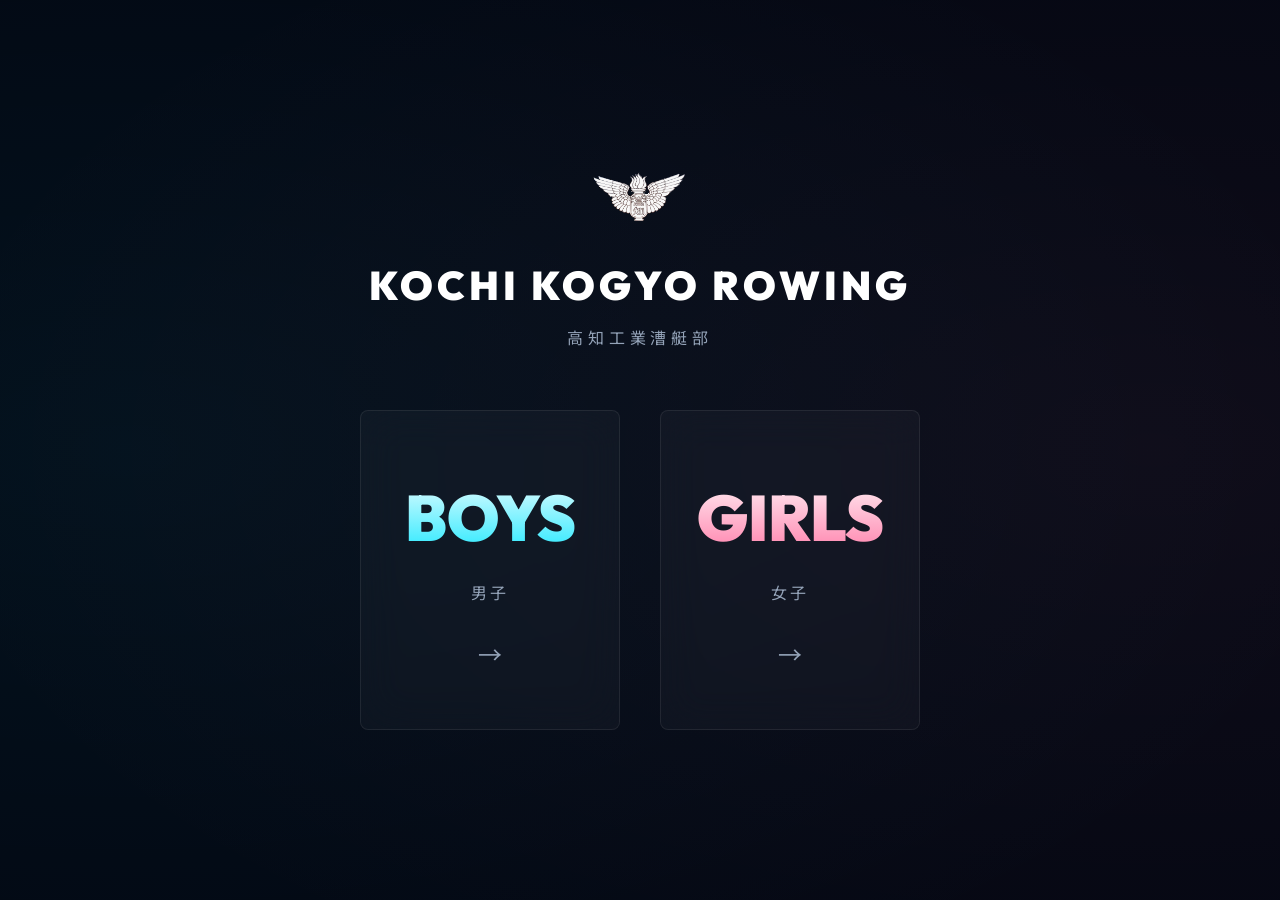
==== commit 82705c75: "Update index.html" ====
--- a/index.html
+++ b/index.html
@@ -8,237 +8,208 @@
     <link
         href="https://fonts.googleapis.com/css2?family=Noto+Sans+JP:wght@400;700;900&family=Outfit:wght@700;900&display=swap"
         rel="stylesheet">
-    <link rel="stylesheet" href="https://cdnjs.cloudflare.com/ajax/libs/font-awesome/6.4.0/css/all.min.css">
     <link rel="stylesheet" href="style.css">
+    <style>
+        .landing {
+            height: 100vh;
+            display: flex;
+            flex-direction: column;
+            align-items: center;
+            justify-content: center;
+            gap: 60px;
+            background: var(--bg-dark);
+            position: relative;
+            overflow: hidden;
+        }
+
+        .landing::before {
+            content: '';
+            position: absolute;
+            top: -50%;
+            left: -50%;
+            width: 200%;
+            height: 200%;
+            background: radial-gradient(ellipse at 30% 50%, rgba(0, 229, 255, 0.05) 0%, transparent 50%),
+                        radial-gradient(ellipse at 70% 50%, rgba(255, 107, 157, 0.05) 0%, transparent 50%);
+            animation: landingGlow 8s ease-in-out infinite alternate;
+        }
+
+        @keyframes landingGlow {
+            from { transform: rotate(0deg); }
+            to { transform: rotate(10deg); }
+        }
+
+        .landing-logo {
+            position: relative;
+            z-index: 1;
+            text-align: center;
+        }
+
+        .landing-logo img {
+            width: 100px;
+            margin-bottom: 20px;
+            animation: pulse 1.2s infinite;
+        }
+
+        @keyframes pulse {
+            0% { transform: scale(0.95); opacity: 0.7; }
+            50% { transform: scale(1.05); opacity: 1; }
+            100% { transform: scale(0.95); opacity: 0.7; }
+        }
+
+        .landing-logo h1 {
+            font-family: 'Outfit', sans-serif;
+            font-size: clamp(1.5rem, 5vw, 2.5rem);
+            font-weight: 900;
+            text-transform: uppercase;
+            letter-spacing: 0.1em;
+            color: #fff;
+        }
+
+        .landing-logo p {
+            font-size: 1rem;
+            color: var(--text-muted);
+            margin-top: 8px;
+            letter-spacing: 0.3em;
+        }
+
+        .landing-choices {
+            position: relative;
+            z-index: 1;
+            display: flex;
+            gap: 40px;
+            flex-wrap: wrap;
+            justify-content: center;
+        }
+
+        .landing-card {
+            display: flex;
+            flex-direction: column;
+            align-items: center;
+            justify-content: center;
+            width: 260px;
+            height: 320px;
+            border: 1px solid var(--glass-border);
+            border-radius: 8px;
+            background: var(--glass-bg);
+            backdrop-filter: blur(20px);
+            -webkit-backdrop-filter: blur(20px);
+            text-decoration: none;
+            color: #fff;
+            transition: all 0.5s cubic-bezier(0.23, 1, 0.32, 1);
+            position: relative;
+            overflow: hidden;
+        }
+
+        .landing-card::before {
+            content: '';
+            position: absolute;
+            inset: 0;
+            opacity: 0;
+            transition: opacity 0.5s ease;
+        }
+
+        .landing-card.boys::before {
+            background: linear-gradient(135deg, rgba(0, 229, 255, 0.1) 0%, transparent 60%);
+        }
+
+        .landing-card.girls::before {
+            background: linear-gradient(135deg, rgba(255, 107, 157, 0.1) 0%, transparent 60%);
+        }
+
+        .landing-card:hover {
+            transform: translateY(-10px);
+            border-color: rgba(255, 255, 255, 0.2);
+        }
+
+        .landing-card:hover::before {
+            opacity: 1;
+        }
+
+        .landing-card .card-label {
+            font-family: 'Outfit', sans-serif;
+            font-size: 4rem;
+            font-weight: 900;
+            text-transform: uppercase;
+            position: relative;
+            z-index: 1;
+        }
+
+        .landing-card.boys .card-label {
+            background: linear-gradient(to bottom, #fff, var(--accent-color));
+            -webkit-background-clip: text;
+            -webkit-text-fill-color: transparent;
+        }
+
+        .landing-card.girls .card-label {
+            background: linear-gradient(to bottom, #fff, #ff6b9d);
+            -webkit-background-clip: text;
+            -webkit-text-fill-color: transparent;
+        }
+
+        .landing-card .card-sub {
+            font-size: 1rem;
+            color: var(--text-muted);
+            margin-top: 10px;
+            letter-spacing: 0.2em;
+            position: relative;
+            z-index: 1;
+        }
+
+        .landing-card .card-arrow {
+            margin-top: 30px;
+            font-size: 1.5rem;
+            color: var(--text-muted);
+            transition: transform 0.3s ease;
+            position: relative;
+            z-index: 1;
+        }
+
+        .landing-card:hover .card-arrow {
+            transform: translateX(8px);
+        }
+
+        @media (max-width: 600px) {
+            .landing-choices {
+                gap: 20px;
+            }
+
+            .landing-card {
+                width: 160px;
+                height: 220px;
+            }
+
+            .landing-card .card-label {
+                font-size: 2.5rem;
+            }
+
+            .landing-card .card-arrow {
+                margin-top: 15px;
+            }
+        }
+    </style>
 </head>
 
 <body>
-    <!-- ローディング画面 -->
-    <div id="loader">
-        <img src="kasuityou/kasuityou.gif" alt="高知工業校章" class="loader-logo">
-        <div class="loader-text">KOCHI KOGYO ROWING CLUB</div>
+    <div class="landing">
+        <div class="landing-logo">
+            <img src="kasuityou/kasuityou.gif" alt="高知工業校章">
+            <h1>Kochi Kogyo Rowing</h1>
+            <p>高知工業漕艇部</p>
+        </div>
+        <div class="landing-choices">
+            <a href="boys/" class="landing-card boys">
+                <div class="card-label">Boys</div>
+                <div class="card-sub">男子</div>
+                <div class="card-arrow">→</div>
+            </a>
+            <a href="girls/" class="landing-card girls">
+                <div class="card-label">Girls</div>
+                <div class="card-sub">女子</div>
+                <div class="card-arrow">→</div>
+            </a>
+        </div>
     </div>
-
-    <!-- ヘッダー -->
-    <header id="header">
-        <div class="header-logo">
-            <img src="kasuityou/kasuityou.gif" alt="校章">
-            <span>高知工業漕艇部</span>
-        </div>
-        <nav>
-            <ul class="nav-links">
-                <li><a href="#about">ABOUT</a></li>
-                <li><a href="#rowing">ROWING</a></li>
-                <li><a href="#activity">ACTIVITY</a></li>
-                <li><a href="#gallery">GALLERY</a></li>
-                <li><a href="#contact">CONTACT</a></li>
-            </ul>
-        </nav>
-    </header>
-
-    <!-- ヒーローセクション -->
-    <section id="hero">
-        <div class="hero-video-container">
-            <video autoplay loop muted playsinline class="hero-video active">
-                <source src="Movies/DJI_0597.mp4" type="video/mp4">
-            </video>
-            <video loop muted playsinline class="hero-video">
-                <source src="Movies/DJI_0650.mp4" type="video/mp4">
-            </video>
-            <video loop muted playsinline class="hero-video">
-                <source src="Movies/GX014166.mp4" type="video/mp4">
-            </video>
-            <video loop muted playsinline class="hero-video">
-                <source src="Movies/DJI_0305.mp4" type="video/mp4">
-            </video>
-            <video loop muted playsinline class="hero-video">
-                <source src="Movies/DJI_0321.mp4" type="video/mp4">
-            </video>
-            <video loop muted playsinline class="hero-video">
-                <source src="Movies/DJI_0692.mp4" type="video/mp4">
-            </video>
-        </div>
-        <div class="hero-overlay"></div>
-        <div class="hero-content">
-            <h1 class="hero-title"><span>同じリズムで、</span><span>遠くへ。</span></h1>
-            <p class="hero-subtitle"><span>高知工業高等学校</span> <span>漕艇部</span></p>
-        </div>
-        <div class="scroll-indicator">
-            <span>SCROLL</span>
-            <div class="line"></div>
-        </div>
-    </section>
-
-    <!-- Aboutセクション -->
-    <section id="about" class="section">
-        <div class="container">
-            <h2 class="section-title"><span>ABOUT US</span><span>部について</span></h2>
-            <div class="about-content">
-                <div class="about-text glass-panel">
-                    <p>
-                        高知工業漕艇部は、日々の練習に励み、10年連続でインターハイに出場しています。<br>
-                        創部12年目。現在では高知県最大の部員数を有し、実力もNo.1！毎年全国大会へ出場し、高知県のボートシーンを牽引しています。
-                    </p>
-                </div>
-                <div class="about-image">
-                    <img src="pictures/DSC_7393.JPG" alt="練習風景">
-                </div>
-            </div>
-        </div>
-    </section>
-
-    <!-- Rowingセクション -->
-    <section id="rowing" class="section dark-section">
-        <div class="container">
-            <h2 class="section-title"><span>WHAT'S ROWING?</span><span>ボート競技について</span></h2>
-            <div class="rowing-content">
-                <div class="rowing-item glass-panel">
-                    <div class="rowing-number">01</div>
-                    <h3>横一線のスタート</h3>
-                    <p>ボートとは、主に高校から始めるスポーツ。スタートラインに並ぶ全国のライバルたちと、横一線で勝負が始まります！</p>
-                </div>
-                <div class="rowing-item glass-panel">
-                    <div class="rowing-number">02</div>
-                    <h3>圧倒的な疾走感</h3>
-                    <p>水面を滑るように進むボート。この疾走感は、一度味わうと病みつきになること間違いなし！</p>
-                </div>
-                <div class="rowing-item glass-panel">
-                    <div class="rowing-number">03</div>
-                    <h3>高知県No.1の実績</h3>
-                    <p>創部12年目にして高知県最大の部員数を誇り、実力もNo.1。毎年、全国の舞台で戦っています。</p>
-                </div>
-            </div>
-        </div>
-    </section>
-
-    <!-- Activityセクション -->
-    <section id="activity" class="section">
-        <div class="container">
-            <h2 class="section-title"><span>ACTIVITY</span><span>活動スケジュール</span></h2>
-            <div class="schedule-grid">
-                <div class="schedule-item">
-                    <div class="day">月</div>
-                    <div class="activity-desc">
-                        <span>自主練習</span>
-                        <small>個人メニュー中心</small>
-                    </div>
-                </div>
-                <div class="schedule-item highlight">
-                    <div class="day">火</div>
-                    <div class="activity-desc">
-                        <span>乗艇 / 筋トレ</span>
-                        <small>放課後 約2時間 / 集中トレーニング</small>
-                    </div>
-                </div>
-                <div class="schedule-item highlight">
-                    <div class="day">水</div>
-                    <div class="activity-desc">
-                        <span>乗艇 / 筋トレ</span>
-                        <small>放課後 約2時間 / 技術向上</small>
-                    </div>
-                </div>
-                <div class="schedule-item highlight">
-                    <div class="day">木</div>
-                    <div class="activity-desc">
-                        <span>乗艇 / 筋トレ</span>
-                        <small>放課後 約2時間 / パワーアップ</small>
-                    </div>
-                </div>
-                <div class="schedule-item highlight">
-                    <div class="day">金</div>
-                    <div class="activity-desc">
-                        <span>乗艇 / 筋トレ</span>
-                        <small>放課後 約2時間 / 実戦練習</small>
-                    </div>
-                </div>
-                <div class="schedule-item highlight">
-                    <div class="day">土</div>
-                    <div class="activity-desc">
-                        <span>乗艇 / 筋トレ</span>
-                        <small>放課後 約2時間 / 週末追い込み</small>
-                    </div>
-                </div>
-                <div class="schedule-item">
-                    <div class="day">日</div>
-                    <div class="activity-desc">
-                        <span>OFF / 休み</span>
-                        <small>リカバリー</small>
-                    </div>
-                </div>
-            </div>
-        </div>
-    </section>
-
-
-    <!-- Galleryセクション -->
-    <section id="gallery" class="section dark-section">
-        <div class="container">
-            <h2 class="section-title"><span>GALLERY</span><span>ギャラリー</span></h2>
-            <div class="gallery-grid">
-                <div class="gallery-item video-item">
-                    <video autoplay loop muted playsinline>
-                        <source src="Movies/DJI_0307.mp4" type="video/mp4">
-                    </video>
-                </div>
-                <div class="gallery-item">
-                    <img src="pictures/IMG_3907.JPG" alt="練習の記録">
-                </div>
-                <div class="gallery-item">
-                    <img src="pictures/DSC_7425.JPG" alt="水面を進む">
-                </div>
-                <div class="gallery-item">
-                    <img src="pictures/DSC_7555.JPG" alt="チームワーク">
-                </div>
-                <div class="gallery-item">
-                    <img src="pictures/DSC_7044.JPG" alt="夕暮れの練習">
-                </div>
-                <div class="gallery-item video-item">
-                    <video autoplay loop muted playsinline>
-                        <source src="Movies/DJI_0515.mp4" type="video/mp4">
-                    </video>
-                </div>
-                <div class="gallery-item">
-                    <img src="pictures/DSC_7484.JPG" alt="ボートのディテール">
-                </div>
-                <div class="gallery-item">
-                    <img src="pictures/DSC_7587.JPG" alt="勝利への軌跡">
-                </div>
-                <div class="gallery-item">
-                    <img src="pictures/DSC_7622.JPG" alt="静寂の水面">
-                </div>
-            </div>
-    </section>
-
-    <!-- フッター -->
-    <footer id="contact">
-        <div class="container">
-            <div class="footer-content">
-                <div class="footer-logo">
-                    <img src="kasuityou/kasuityou.gif" alt="高知工業校章">
-                    <h3>高知工業漕艇部</h3>
-                </div>
-                <div class="footer-info">
-                    <p>高知県立高知工業高等学校</p>
-                    <p>漕艇部（ボート部）</p>
-                    <div class="social-links">
-                        <a href="https://www.youtube.com/@kths.rowing" target="_blank" rel="noopener noreferrer"
-                            class="social-icon youtube">
-                            <i class="fa-brands fa-youtube"></i>
-                        </a>
-                        <a href="https://www.instagram.com/kochikogyo_rowing/" target="_blank" rel="noopener noreferrer"
-                            class="social-icon instagram">
-                            <i class="fa-brands fa-instagram"></i>
-                        </a>
-                    </div>
-                </div>
-            </div>
-            <div class="footer-bottom">
-                <p>&copy; 2026 Kochi Kogyo Rowing Club. All Rights Reserved.</p>
-            </div>
-        </div>
-    </footer>
-
-    <script src="script.js"></script>
 </body>
 
 </html>
--- a/style.css
+++ b/style.css
@@ -100,12 +100,23 @@
     padding: 20px 80px;
 }
 
+.header-logo {
+    display: flex;
+    align-items: center;
+    gap: 12px;
+}
+
+.header-logo img {
+    height: 38px;
+}
+
 .header-logo span {
     font-family: 'Outfit', sans-serif;
-    font-size: 1.4rem;
+    font-size: 1.1rem;
     font-weight: 900;
     text-transform: uppercase;
     letter-spacing: 0.1em;
+    white-space: nowrap;
 }
 
 .nav-links {
@@ -226,6 +237,7 @@
     display: block;
     background: linear-gradient(to bottom, #fff 40%, var(--accent-color));
     -webkit-background-clip: text;
+    background-clip: text;
     -webkit-text-fill-color: transparent;
 }
 
@@ -637,87 +649,254 @@
 }
 
 /* ===== レスポンシブ ===== */
+/* ===== レスポンシブ: タブレット ===== */
 @media (max-width: 900px) {
-    .hero-title {
-        font-size: 3.5rem;
-    }
-
-    .about-content {
-        flex-direction: column;
-    }
-
-    .about-text,
-    .about-image {
-        width: 100%;
-    }
-}
-
-@media (max-width: 600px) {
     #header {
-        padding: 20px;
+        padding: 20px 30px;
+    }
+
+    #header.scrolled {
+        padding: 15px 30px;
+    }
+
+    .header-logo img {
+        height: 32px;
+    }
+
+    .header-logo span {
+        font-size: 1rem;
+    }
+
+    .nav-links {
+        gap: 20px;
+    }
+
+    .nav-links li a {
+        font-size: 0.8rem;
     }
 
     .hero-content {
-        padding: 0 30px;
-    }
-
-    .hero-title {
-        font-size: 3.5rem;
+        padding: 0 40px;
     }
 
     .section {
-        padding: 80px 20px;
+        padding: 100px 40px;
     }
 
     .about-content {
         grid-template-columns: 1fr;
+        gap: 0;
     }
 
     .about-text {
         margin-right: 0;
-        padding: 40px 20px !important;
+        padding: 30px 20px !important;
+        z-index: 1;
+        font-size: 1rem;
+        line-height: 1.8;
     }
 
     .about-image {
-        box-shadow: 20px 20px 0 var(--accent-dim);
+        box-shadow: none;
+        margin-bottom: 20px;
     }
 
     .rowing-content {
-        gap: 80px;
+        gap: 100px;
+    }
+
+    .rowing-item {
+        width: 80%;
+    }
+
+    .gallery-grid {
+        grid-template-columns: repeat(4, 1fr);
+        grid-auto-rows: 180px;
+    }
+
+    .gallery-item:nth-child(1) { grid-column: span 4; grid-row: span 2; }
+    .gallery-item:nth-child(2) { grid-column: span 2; grid-row: span 1; }
+    .gallery-item:nth-child(3) { grid-column: span 2; grid-row: span 1; }
+    .gallery-item:nth-child(4) { grid-column: span 2; grid-row: span 2; }
+    .gallery-item:nth-child(5) { grid-column: span 2; grid-row: span 2; }
+    .gallery-item:nth-child(6) { grid-column: span 2; grid-row: span 1; }
+    .gallery-item:nth-child(7) { grid-column: span 2; grid-row: span 1; }
+    .gallery-item:nth-child(8) { grid-column: span 2; grid-row: span 1; }
+    .gallery-item:nth-child(9) { grid-column: span 4; grid-row: span 2; }
+
+    #contact {
+        padding: 60px 30px 20px;
+    }
+}
+
+/* ===== レスポンシブ: スモールタブレット ===== */
+@media (max-width: 768px) {
+    .nav-links {
+        display: none; /* モバイルメニューは省略 */
+    }
+
+    .header-logo img {
+        height: 26px;
+    }
+
+    .header-logo span {
+        font-size: 0.8rem;
     }
 
     .rowing-item {
         width: 100%;
     }
 
-    .rowing-number {
-        font-size: 8rem;
-        margin-bottom: -40px;
-    }
-
-    .rowing-item h3 {
-        font-size: 2.2rem;
-    }
-
-    .schedule-item {
-        padding: 20px !important;
+    .rowing-item:nth-child(even) {
+        align-self: auto;
+        text-align: left;
+    }
+
+    .rowing-item:nth-child(even) p {
+        margin-left: 0;
+    }
+
+    .footer-content {
         flex-direction: column;
         align-items: flex-start;
-        gap: 10px;
+        gap: 20px;
+    }
+
+    .footer-info {
+        text-align: left;
+    }
+
+    .social-links {
+        justify-content: flex-start;
+    }
+}
+
+/* ===== レスポンシブ: スマホ ===== */
+@media (max-width: 480px) {
+    #header {
+        padding: 15px 20px;
+    }
+
+    #header.scrolled {
+        padding: 12px 20px;
+    }
+
+    .header-logo img {
+        height: 28px;
+    }
+
+    .header-logo span {
+        font-size: 0.85rem;
+    }
+
+    .hero-content {
+        padding: 0 20px;
+    }
+
+    .hero-title {
+        font-size: clamp(2rem, 13vw, 3.5rem);
+        line-height: 1;
+    }
+
+    .hero-subtitle {
+        font-size: 0.9rem;
+        letter-spacing: 0.05em;
+    }
+
+    .section {
+        padding: 70px 20px;
+    }
+
+    .section-title {
+        font-size: clamp(1.8rem, 10vw, 2.5rem);
+        margin-bottom: 40px;
+    }
+
+    .glass-panel {
+        padding: 30px 20px !important;
+    }
+
+    .about-text {
+        padding: 30px 20px !important;
+    }
+
+    .about-image {
+        box-shadow: 10px 10px 0 var(--accent-dim);
+    }
+
+    .rowing-content {
+        gap: 70px;
+    }
+
+    .rowing-number {
+        font-size: 7rem;
+        margin-bottom: -35px;
+    }
+
+    .rowing-item h3 {
+        font-size: 2rem;
+    }
+
+    .rowing-item p {
+        font-size: 1rem;
+    }
+
+    .schedule-item {
+        padding: 18px 20px !important;
+        flex-direction: column;
+        align-items: flex-start;
+        gap: 6px;
+    }
+
+    .schedule-item .day {
+        font-size: 1.5rem;
     }
 
     .gallery-grid {
         grid-template-columns: repeat(2, 1fr);
-        grid-auto-rows: 150px;
+        grid-auto-rows: 130px;
     }
 
     .gallery-item:nth-child(n) {
-        grid-column: span 1;
-        grid-row: span 1;
+        grid-column: span 1 !important;
+        grid-row: span 1 !important;
     }
 
     .gallery-item:nth-child(1) {
-        grid-column: span 2;
-        grid-row: span 2;
-    }
-}
+        grid-column: span 2 !important;
+        grid-row: span 2 !important;
+    }
+
+    .footer-content {
+        flex-direction: column;
+        align-items: center;
+        text-align: center;
+        gap: 20px;
+    }
+
+    .footer-logo {
+        flex-direction: column;
+        gap: 8px;
+    }
+
+    .footer-logo h3 {
+        font-size: 1rem;
+        white-space: nowrap;
+    }
+
+    .footer-logo img {
+        height: 45px;
+    }
+
+    .footer-info {
+        text-align: center;
+    }
+
+    .social-links {
+        justify-content: center;
+    }
+
+    #contact {
+        padding: 50px 20px 20px;
+    }
+}
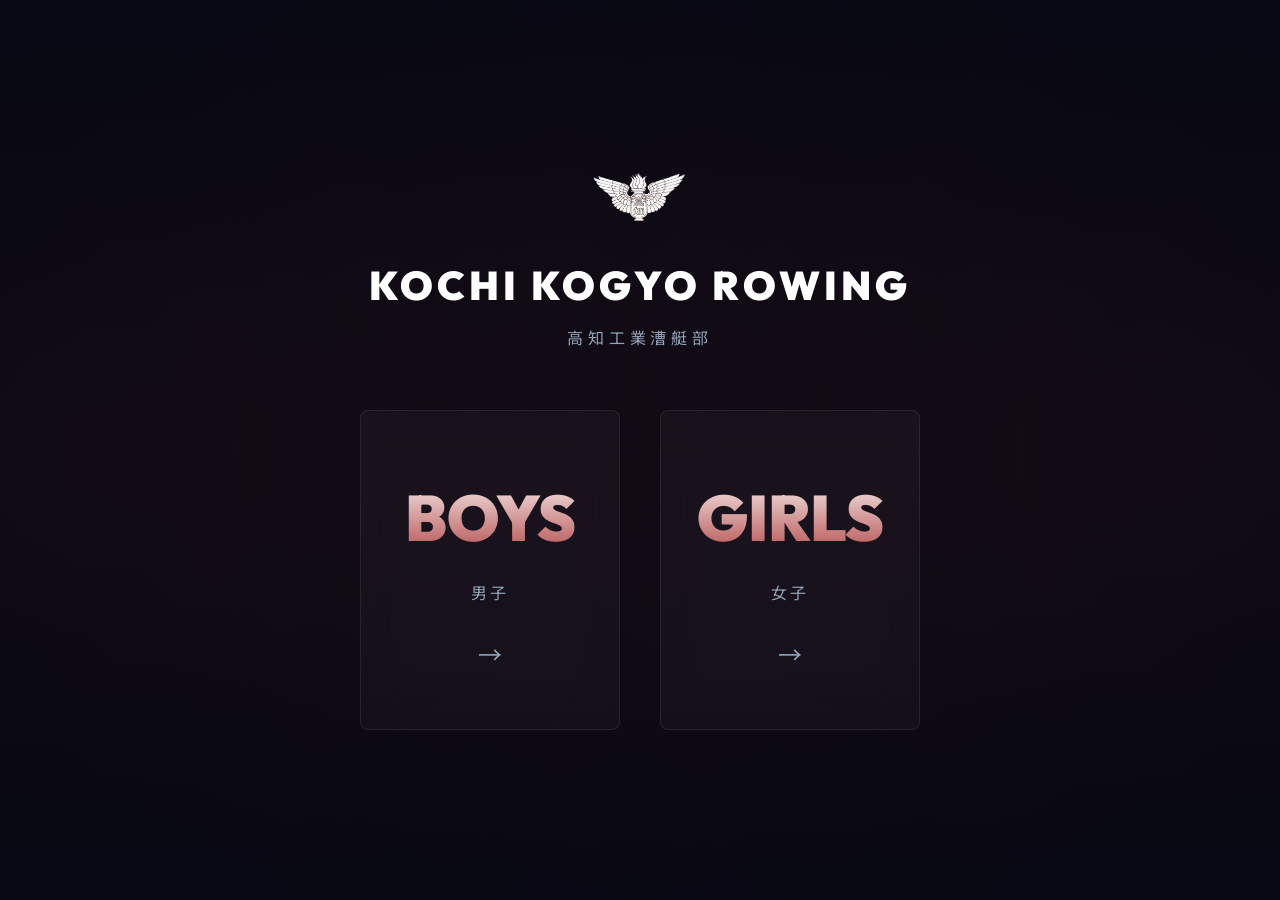
==== commit 6a328162: "Update background gradients for landing cards" ====
--- a/index.html
+++ b/index.html
@@ -29,8 +29,8 @@
             left: -50%;
             width: 200%;
             height: 200%;
-            background: radial-gradient(ellipse at 30% 50%, rgba(0, 229, 255, 0.05) 0%, transparent 50%),
-                        radial-gradient(ellipse at 70% 50%, rgba(255, 107, 157, 0.05) 0%, transparent 50%);
+            background: radial-gradient(ellipse at 30% 50%, rgba(168, 50, 50, 0.08) 0%, transparent 50%),
+                        radial-gradient(ellipse at 70% 50%, rgba(168, 50, 50, 0.08) 0%, transparent 50%);
             animation: landingGlow 8s ease-in-out infinite alternate;
         }
 
@@ -48,7 +48,6 @@
         .landing-logo img {
             width: 100px;
             margin-bottom: 20px;
-            animation: pulse 1.2s infinite;
         }
 
         @keyframes pulse {
@@ -109,12 +108,9 @@
             transition: opacity 0.5s ease;
         }
 
-        .landing-card.boys::before {
-            background: linear-gradient(135deg, rgba(0, 229, 255, 0.1) 0%, transparent 60%);
-        }
-
+        .landing-card.boys::before,
         .landing-card.girls::before {
-            background: linear-gradient(135deg, rgba(255, 107, 157, 0.1) 0%, transparent 60%);
+            background: linear-gradient(135deg, rgba(168, 50, 50, 0.1) 0%, transparent 60%);
         }
 
         .landing-card:hover {
@@ -135,15 +131,11 @@
             z-index: 1;
         }
 
-        .landing-card.boys .card-label {
+        .landing-card.boys .card-label,
+        .landing-card.girls .card-label {
             background: linear-gradient(to bottom, #fff, var(--accent-color));
             -webkit-background-clip: text;
-            -webkit-text-fill-color: transparent;
-        }
-
-        .landing-card.girls .card-label {
-            background: linear-gradient(to bottom, #fff, #ff6b9d);
-            -webkit-background-clip: text;
+            background-clip: text;
             -webkit-text-fill-color: transparent;
         }
 
--- a/style.css
+++ b/style.css
@@ -1,7 +1,7 @@
 :root {
     --primary-color: #030712;
-    --accent-color: #00e5ff;
-    --accent-dim: rgba(0, 229, 255, 0.4);
+    --accent-color: #a83232;
+    --accent-dim: rgba(168, 50, 50, 0.4);
     --text-color: #ffffff;
     --text-muted: #94a3b8;
     --bg-dark: #030712;
@@ -52,7 +52,6 @@
 .loader-logo {
     width: 120px;
     margin-bottom: 20px;
-    animation: pulse 1.2s infinite;
 }
 
 .loader-text {
@@ -205,8 +204,18 @@
     text-align: left;
     width: 100%;
     max-width: 1400px;
-    padding: 0 80px;
+    height: 70vh;
+    /* 縦の広がりを少し拡大 */
+    padding: 0 10px;
+    /* 端に寄せるためにパディングを縮小 */
+    margin-top: 10px;
+    /* 少し上に詰める */
     z-index: 10;
+    display: flex;
+    flex-direction: column;
+    justify-content: space-between;
+    align-items: flex-start;
+    /* 基本は左寄せ */
     opacity: 0;
     animation: editorialReveal 1.2s cubic-bezier(0.16, 1, 0.3, 1) forwards 0.5s;
 }
@@ -224,13 +233,14 @@
 }
 
 .hero-title {
-    font-size: clamp(3rem, 10vw, 8rem);
+    font-size: clamp(2.5rem, 7vw, 5rem);
+    /* 先ほどより少し大きく調整 */
     font-weight: 900;
-    line-height: 0.9;
-    margin-bottom: 30px;
+    line-height: 1.1;
+    margin-bottom: 0;
     font-family: 'Outfit', sans-serif;
     text-transform: uppercase;
-    letter-spacing: -0.02em;
+    letter-spacing: 0.02em;
 }
 
 .hero-title span {
@@ -248,8 +258,11 @@
 .hero-subtitle {
     font-size: 1.5rem;
     font-weight: 700;
-    letter-spacing: 0.2em;
+    letter-spacing: 1em;
     color: #e0e0e0;
+    align-self: flex-start;
+    /* 左下に変更 */
+    text-align: left;
 }
 
 @keyframes fadeInUp {
@@ -318,13 +331,14 @@
 }
 
 .section-title {
-    font-size: clamp(2.5rem, 6vw, 4.5rem);
+    font-size: clamp(3.5rem, 12vw, 8rem);
     font-weight: 900;
     margin-bottom: 80px;
     font-family: 'Outfit', sans-serif;
     text-transform: uppercase;
     line-height: 1;
     letter-spacing: -0.01em;
+    color: #ffffff;
 }
 
 .section-title span {
@@ -370,14 +384,6 @@
     padding: 80px !important;
 }
 
-.about-image {
-    grid-column: 2 / 3;
-    grid-row: 1;
-    z-index: 1;
-    border-radius: 0;
-    box-shadow: 40px 40px 0 var(--accent-dim);
-}
-
 .about-image img {
     width: 100%;
     height: auto;
@@ -386,35 +392,110 @@
     border-radius: 4px;
 }
 
-/* ===== ギャラリーセクション ===== */
+/* ===== ギャラリーセクション (スタックスライダー) ===== */
 .dark-section {
     background: #02050a;
 }
 
-.gallery-grid {
-    display: grid;
-    grid-template-columns: repeat(6, 1fr);
-    grid-auto-rows: 200px;
+.gallery-container {
+    position: relative;
+    max-width: 1000px;
+    margin: 0 auto;
+    overflow: hidden;
+    aspect-ratio: 16 / 9;
+    border-radius: 8px;
+    background: #000;
+}
+
+.gallery-slider {
+    display: flex;
+    height: 100%;
+    touch-action: pan-y pinch-zoom;
+}
+
+.gallery-slide {
+    flex: 0 0 100%;
+    width: 100%;
+    height: 100%;
+    position: relative;
+    overflow: hidden;
+}
+
+.gallery-slide img,
+.gallery-slide video {
+    width: 100%;
+    height: 100%;
+    object-fit: cover;
+    filter: brightness(0.9);
+}
+
+/* スライダー操作系 */
+.gallery-nav {
+    position: absolute;
+    bottom: 30px;
+    left: 50%;
+    transform: translateX(-50%);
+    display: flex;
     gap: 15px;
-}
-
-.gallery-item {
-    position: relative;
-    border-radius: 4px;
-    overflow: hidden;
+    z-index: 20;
+}
+
+.gallery-dot {
+    width: 8px;
+    height: 8px;
+    border-radius: 50%;
+    background: rgba(255, 255, 255, 0.3);
     cursor: pointer;
-    background: #000;
-}
-
-.gallery-item:nth-child(1) { grid-column: span 4; grid-row: span 2; }
-.gallery-item:nth-child(2) { grid-column: span 2; grid-row: span 1; }
-.gallery-item:nth-child(3) { grid-column: span 2; grid-row: span 1; }
-.gallery-item:nth-child(4) { grid-column: span 3; grid-row: span 2; }
-.gallery-item:nth-child(5) { grid-column: span 3; grid-row: span 2; }
-.gallery-item:nth-child(6) { grid-column: span 2; grid-row: span 1; }
-.gallery-item:nth-child(7) { grid-column: span 2; grid-row: span 1; }
-.gallery-item:nth-child(8) { grid-column: span 2; grid-row: span 1; }
-.gallery-item:nth-child(9) { grid-column: span 6; grid-row: span 2; }
+    transition: all 0.3s ease;
+}
+
+.gallery-dot.active {
+    background: var(--accent-color);
+    transform: scale(1.5);
+    box-shadow: 0 0 10px var(--accent-color);
+}
+
+.gallery-btn {
+    position: absolute;
+    top: 50%;
+    transform: translateY(-50%);
+    width: 60px;
+    height: 60px;
+    background: var(--glass-bg);
+    border: 1px solid var(--glass-border);
+    border-radius: 50%;
+    color: #fff;
+    font-size: 1.2rem;
+    display: flex;
+    align-items: center;
+    justify-content: center;
+    cursor: pointer;
+    z-index: 20;
+    transition: all 0.3s ease;
+    backdrop-filter: blur(10px);
+}
+
+.gallery-btn:hover {
+    background: var(--accent-color);
+    border-color: var(--accent-color);
+    color: var(--bg-dark);
+}
+
+.gallery-btn.prev { left: 20px; }
+.gallery-btn.next { right: 20px; }
+
+@media (max-width: 600px) {
+    .gallery-container {
+        aspect-ratio: 4 / 5; /* スマホでは縦長気味に */
+    }
+    .gallery-btn {
+        width: 40px;
+        height: 40px;
+        font-size: 1rem;
+    }
+    .gallery-btn.prev { left: 10px; }
+    .gallery-btn.next { right: 10px; }
+}
 
 .gallery-item img,
 .gallery-item video {
@@ -529,7 +610,7 @@
 }
 
 .schedule-item:hover {
-    background: rgba(0, 229, 255, 0.03) !important;
+    background: rgba(168, 50, 50, 0.03) !important;
     transform: none !important;
 }
 
@@ -564,8 +645,8 @@
 }
 
 .schedule-item.highlight {
-    background: rgba(0, 229, 255, 0.05);
-    border-color: rgba(0, 229, 255, 0.3);
+    background: rgba(168, 50, 50, 0.05);
+    border-color: rgba(168, 50, 50, 0.3);
 }
 
 /* ===== フッター ===== */
@@ -684,11 +765,19 @@
     }
 
     .about-content {
-        grid-template-columns: 1fr;
+        display: flex;
+        flex-direction: column;
         gap: 0;
     }
 
+    .about-image {
+        width: 100%;
+        box-shadow: none;
+        margin-bottom: 20px;
+    }
+
     .about-text {
+        width: 100%;
         margin-right: 0;
         padding: 30px 20px !important;
         z-index: 1;
@@ -696,11 +785,6 @@
         line-height: 1.8;
     }
 
-    .about-image {
-        box-shadow: none;
-        margin-bottom: 20px;
-    }
-
     .rowing-content {
         gap: 100px;
     }
@@ -714,15 +798,50 @@
         grid-auto-rows: 180px;
     }
 
-    .gallery-item:nth-child(1) { grid-column: span 4; grid-row: span 2; }
-    .gallery-item:nth-child(2) { grid-column: span 2; grid-row: span 1; }
-    .gallery-item:nth-child(3) { grid-column: span 2; grid-row: span 1; }
-    .gallery-item:nth-child(4) { grid-column: span 2; grid-row: span 2; }
-    .gallery-item:nth-child(5) { grid-column: span 2; grid-row: span 2; }
-    .gallery-item:nth-child(6) { grid-column: span 2; grid-row: span 1; }
-    .gallery-item:nth-child(7) { grid-column: span 2; grid-row: span 1; }
-    .gallery-item:nth-child(8) { grid-column: span 2; grid-row: span 1; }
-    .gallery-item:nth-child(9) { grid-column: span 4; grid-row: span 2; }
+    .gallery-item:nth-child(1) {
+        grid-column: span 4;
+        grid-row: span 2;
+    }
+
+    .gallery-item:nth-child(2) {
+        grid-column: span 2;
+        grid-row: span 1;
+    }
+
+    .gallery-item:nth-child(3) {
+        grid-column: span 2;
+        grid-row: span 1;
+    }
+
+    .gallery-item:nth-child(4) {
+        grid-column: span 2;
+        grid-row: span 2;
+    }
+
+    .gallery-item:nth-child(5) {
+        grid-column: span 2;
+        grid-row: span 2;
+    }
+
+    .gallery-item:nth-child(6) {
+        grid-column: span 2;
+        grid-row: span 1;
+    }
+
+    .gallery-item:nth-child(7) {
+        grid-column: span 2;
+        grid-row: span 1;
+    }
+
+    .gallery-item:nth-child(8) {
+        grid-column: span 2;
+        grid-row: span 1;
+    }
+
+    .gallery-item:nth-child(9) {
+        grid-column: span 4;
+        grid-row: span 2;
+    }
 
     #contact {
         padding: 60px 30px 20px;
@@ -732,7 +851,8 @@
 /* ===== レスポンシブ: スモールタブレット ===== */
 @media (max-width: 768px) {
     .nav-links {
-        display: none; /* モバイルメニューは省略 */
+        display: none;
+        /* モバイルメニューは省略 */
     }
 
     .header-logo img {
@@ -790,17 +910,22 @@
     }
 
     .hero-content {
-        padding: 0 20px;
+        padding: 0 15px;
+        /* スマホもより左端へ */
+        height: 65vh;
+        margin-top: 40px;
     }
 
     .hero-title {
-        font-size: clamp(2rem, 13vw, 3.5rem);
-        line-height: 1;
+        font-size: clamp(1.8rem, 10vw, 3rem);
+        line-height: 1.1;
     }
 
     .hero-subtitle {
-        font-size: 0.9rem;
+        font-size: 0.85rem;
         letter-spacing: 0.05em;
+        align-self: flex-start;
+        /* スマホも左下へ */
     }
 
     .section {
@@ -808,7 +933,7 @@
     }
 
     .section-title {
-        font-size: clamp(1.8rem, 10vw, 2.5rem);
+        font-size: clamp(2.5rem, 12vw, 4rem);
         margin-bottom: 40px;
     }
 
@@ -821,7 +946,7 @@
     }
 
     .about-image {
-        box-shadow: 10px 10px 0 var(--accent-dim);
+        box-shadow: none;
     }
 
     .rowing-content {
